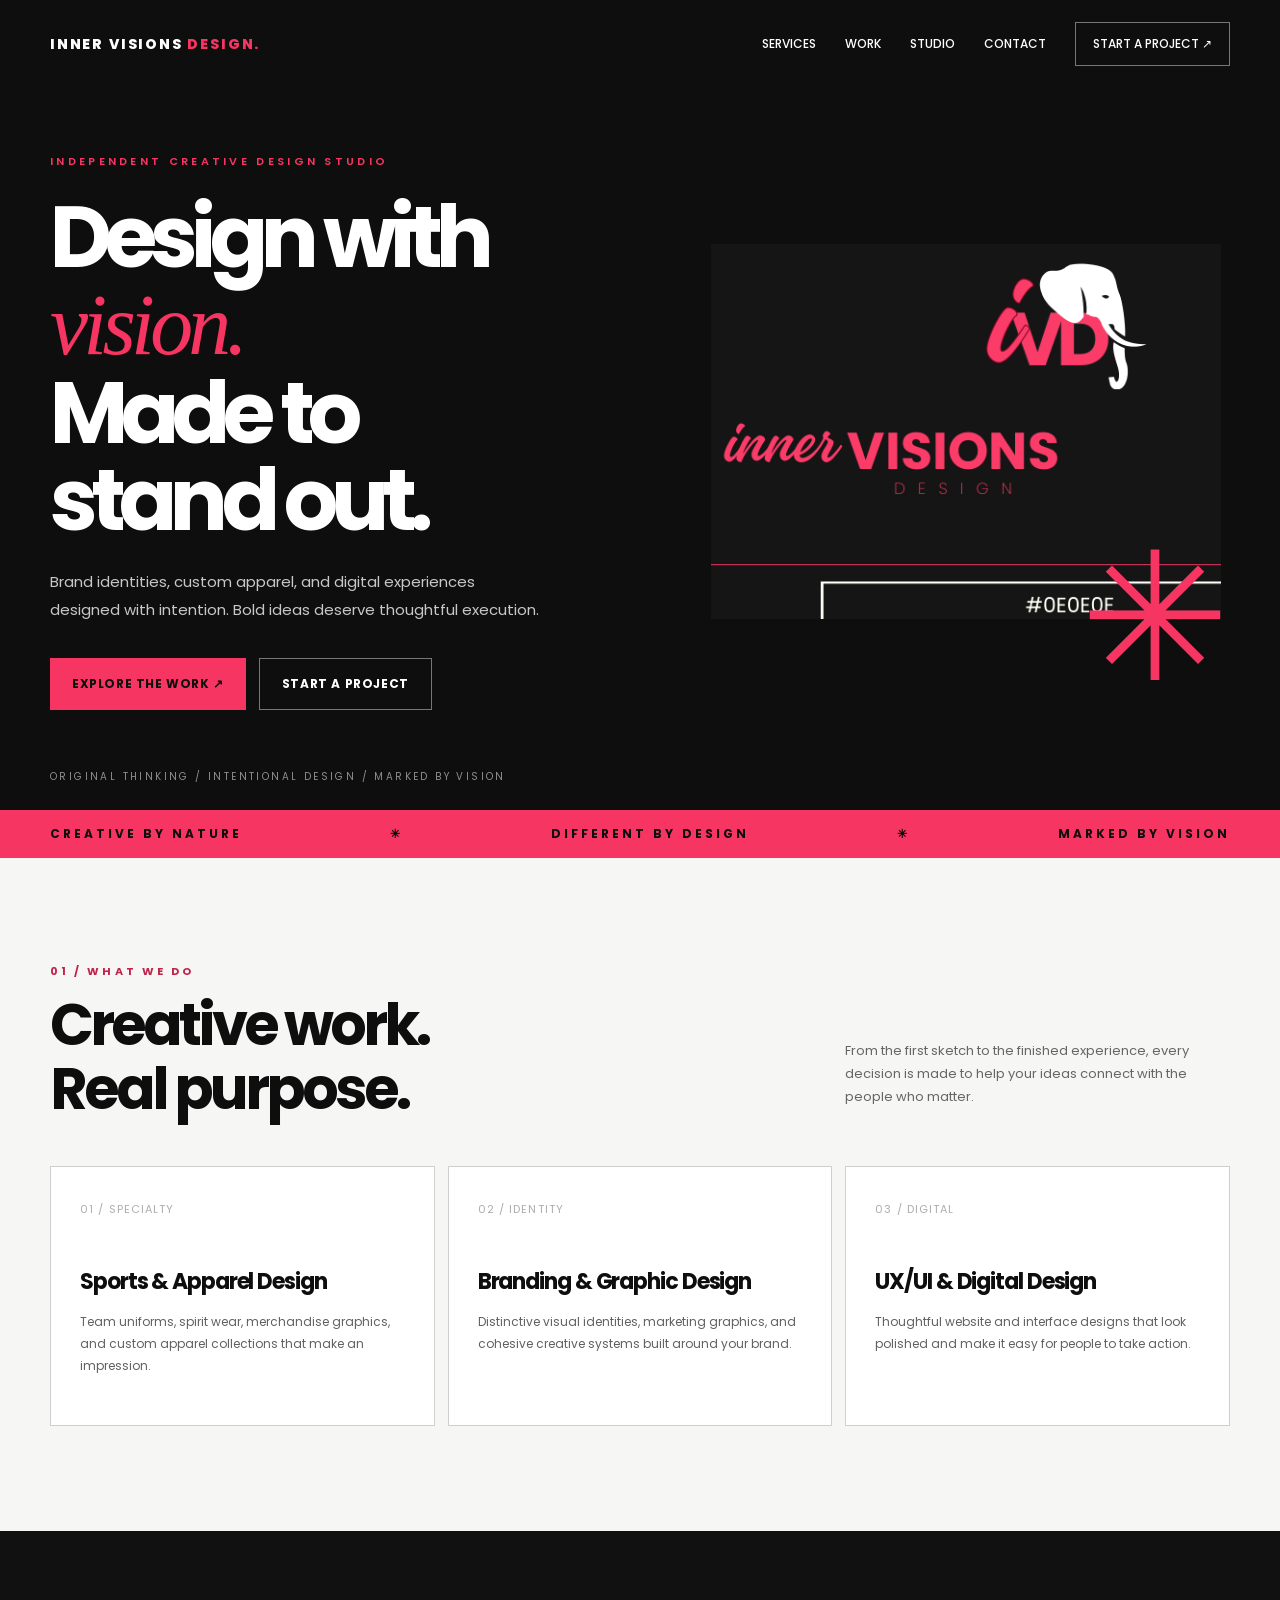
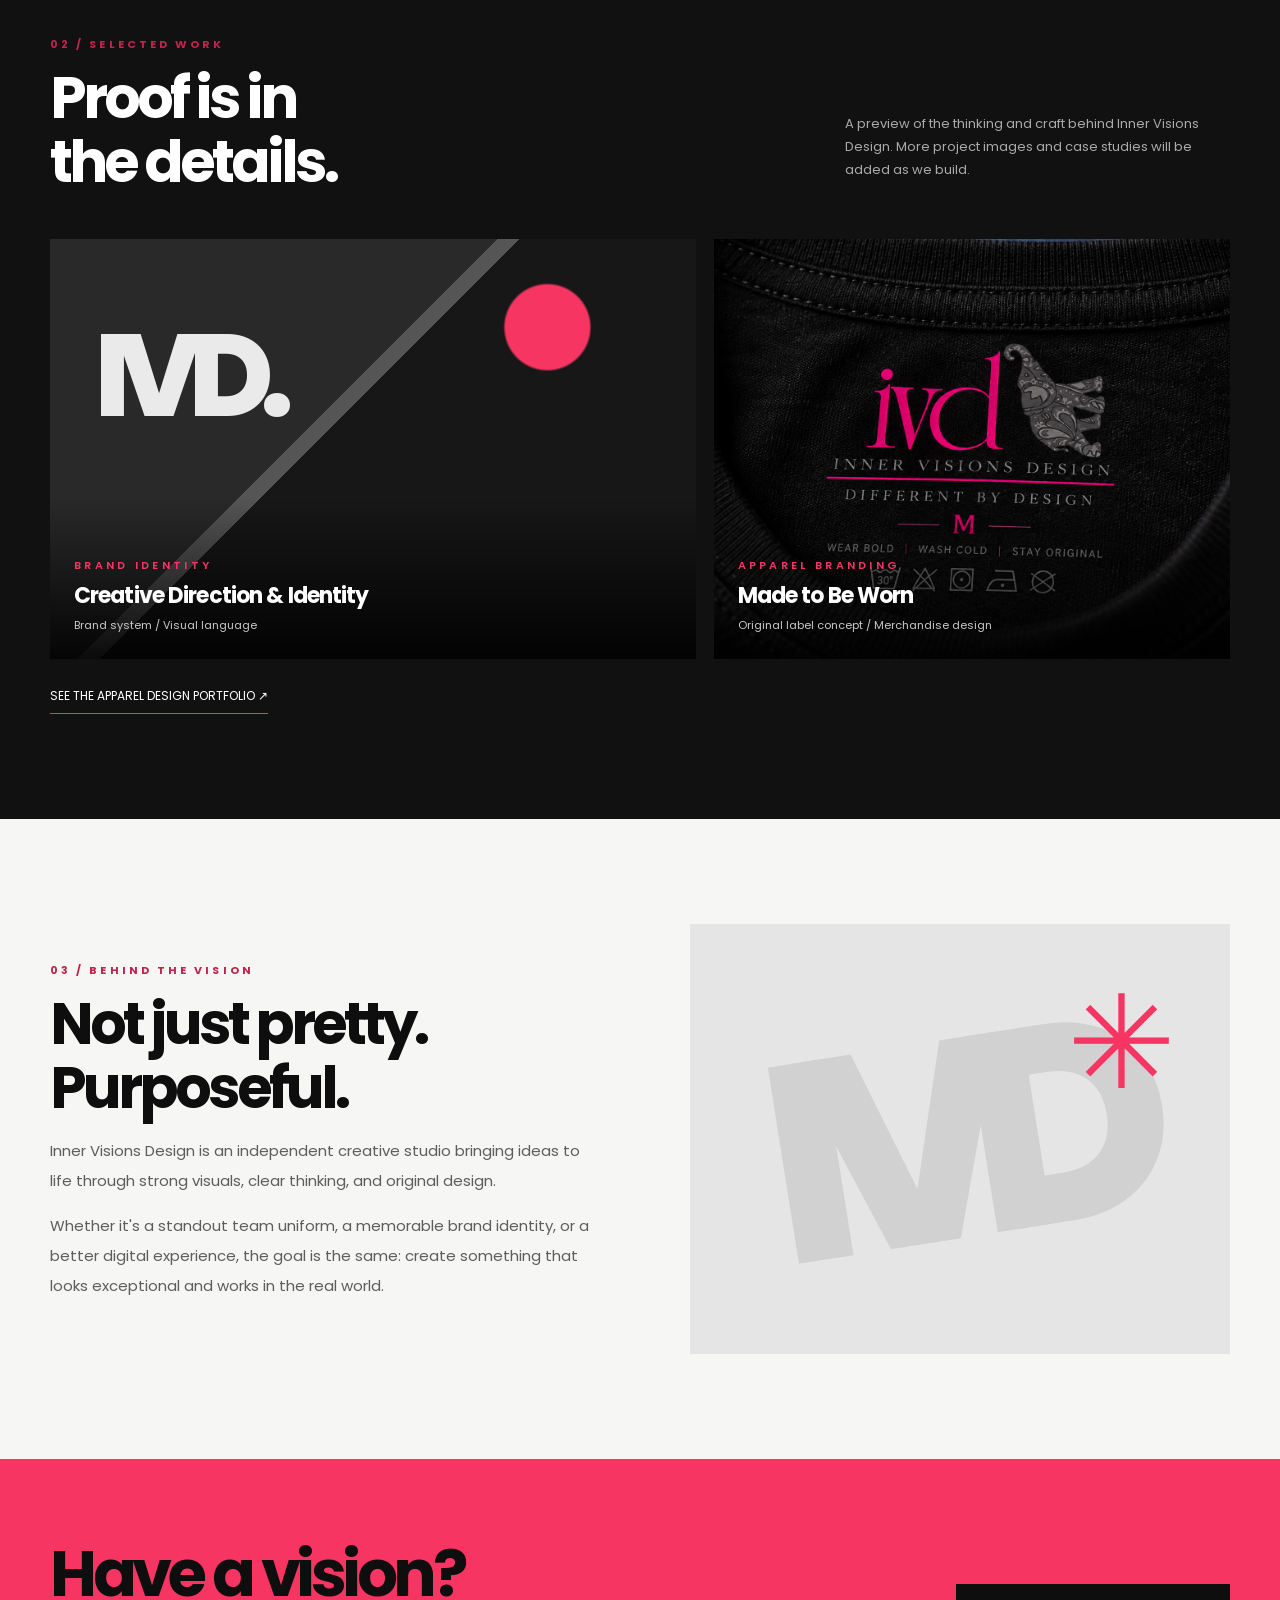
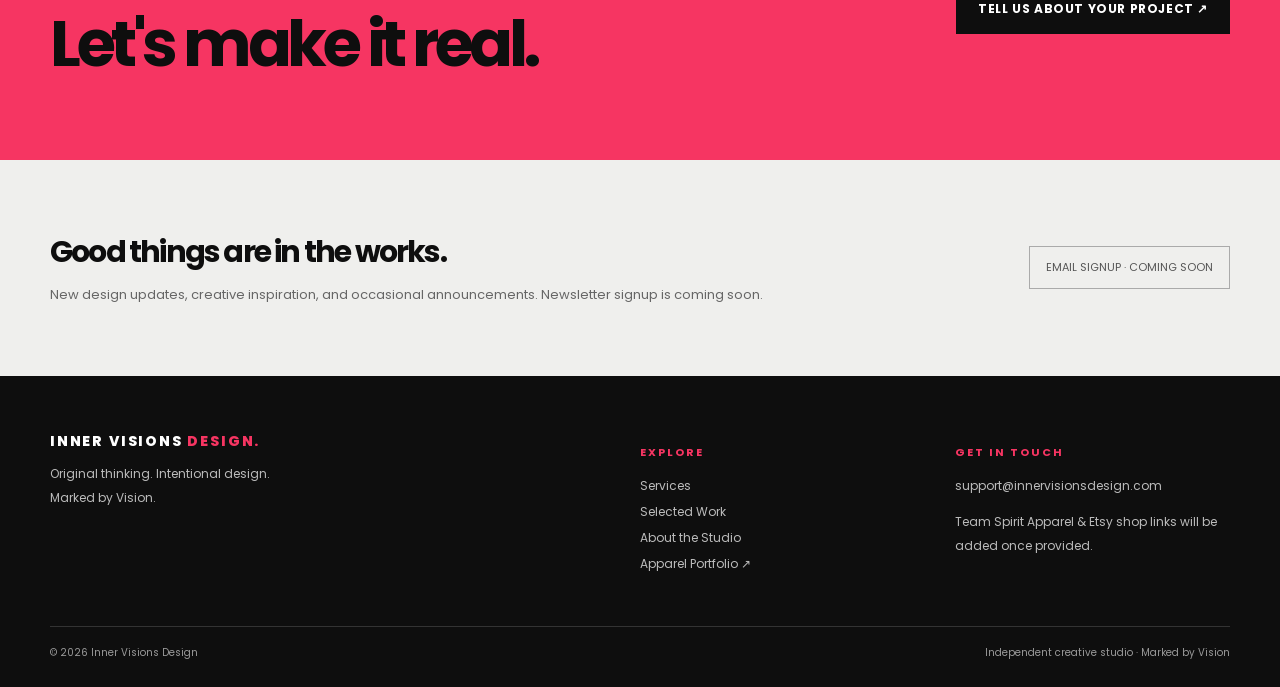
==== index.html @ 2ec9549a "Add IVD editable homepage files" ====
<!doctype html>
<html lang="en">
<head>
<meta charset="utf-8"><meta name="viewport" content="width=device-width,initial-scale=1">
<meta name="description" content="Inner Visions Design creates purposeful apparel, visual identities and digital design. Explore our work or start your next project.">
<title>Inner Visions Design | Marked by Vision</title>
<link rel="preconnect" href="https://fonts.googleapis.com"><link rel="preconnect" href="https://fonts.gstatic.com" crossorigin>
<link href="https://fonts.googleapis.com/css2?family=Poppins:wght@400;500;600;700;800&display=swap" rel="stylesheet">
<style>
:root{--ink:#0e0e0e;--pink:#f63562;--paper:#f6f6f4;--light:#e5e5e5;--gray:#797979}*{box-sizing:border-box}html{scroll-behavior:smooth}body{margin:0;background:var(--paper);color:var(--ink);font-family:Poppins,Arial,sans-serif}a{color:inherit;text-decoration:none}button,input{font:inherit}button{cursor:pointer}.container{width:min(1180px,calc(100% - 48px));margin:auto}.top{background:var(--ink);color:white}.nav{display:flex;align-items:center;justify-content:space-between;padding:22px 0;gap:22px}.brand{font-weight:800;font-size:14px;letter-spacing:.13em;line-height:1.2}.brand span{color:var(--pink)}.navlinks{display:flex;align-items:center;gap:29px;font-size:12px;font-weight:500}.navlinks a:hover,.footer a:hover{color:var(--pink)}.outline{border:1px solid #777;padding:12px 17px;white-space:nowrap}.outline:hover{border-color:var(--pink)}.hero{display:grid;grid-template-columns:1fr .86fr;align-items:center;min-height:650px;gap:40px;padding:65px 0 100px;position:relative}.eyebrow{letter-spacing:.3em;text-transform:uppercase;font-size:11px;font-weight:600;color:var(--pink)}.hero h1{font-size:clamp(52px,6.7vw,100px);letter-spacing:-.08em;line-height:1.02;font-weight:700;margin:24px 0 23px}.hero h1 em{color:var(--pink);font-family:Georgia,serif;font-weight:400;letter-spacing:-.055em}.hero p{max-width:490px;color:#c8c8c8;font-size:15px;line-height:1.9}.buttons{display:flex;gap:13px;flex-wrap:wrap;margin-top:33px}.btn{padding:16px 22px;font-size:12px;font-weight:700;letter-spacing:.05em;display:inline-flex;align-items:center;justify-content:center;min-height:48px}.btn-primary{background:var(--pink);color:#0e0e0e}.btn-primary:hover{background:#ff6989}.btn-secondary{border:1px solid #777;color:white}.hero-art{position:relative;display:flex;align-items:center;justify-content:center;min-height:420px}.hero-art:after{content:'✳';color:var(--pink);font-size:clamp(80px,14vw,190px);position:absolute;bottom:-66px;right:0;font-weight:100;line-height:1}.hero-art img{width:100%;max-width:510px;mix-blend-mode:screen;filter:contrast(1.05)}.hero-tag{font-size:10px;letter-spacing:.24em;color:#8f8f8f;position:absolute;bottom:25px;left:0}.marquee{background:var(--pink);padding:15px 0;overflow:hidden}.marquee .container{font-size:12px;font-weight:700;letter-spacing:.25em;display:flex;justify-content:space-between;gap:24px;white-space:nowrap}.section{padding:105px 0}.section-head{display:flex;justify-content:space-between;align-items:end;gap:30px;margin-bottom:44px}.label{font-size:11px;font-weight:700;letter-spacing:.28em;color:#bf244b;text-transform:uppercase}.section h2{font-size:clamp(36px,4.5vw,64px);letter-spacing:-.07em;line-height:1.12;margin:13px 0 0}.section-head p{font-size:13px;line-height:1.8;max-width:385px;color:#666}.services{display:grid;grid-template-columns:repeat(3,1fr);gap:13px}.service{border:1px solid #cfcfcd;padding:34px 29px 40px;min-height:260px;background:#fff;display:flex;flex-direction:column}.service .num{font-size:11px;color:#adadad;letter-spacing:.1em}.service h3{font-size:22px;line-height:1.26;letter-spacing:-.05em;margin:50px 0 15px}.service p{font-size:12px;line-height:1.85;color:#616161;margin:0}.work{background:#111;color:#fff}.work .section-head p{color:#aaa}.workgrid{display:grid;grid-template-columns:1.25fr 1fr;gap:18px}.project{display:block;position:relative;background:#252525;min-height:330px;overflow:hidden}.project img{width:100%;height:100%;object-fit:cover;display:block}.project .copy{position:absolute;inset:auto 0 0 0;padding:60px 24px 25px;background:linear-gradient(transparent,rgba(0,0,0,.88))}.project h3{margin:5px 0;font-size:22px;letter-spacing:-.04em}.project p{margin:0;font-size:11px;color:#c9c9c9}.project--abstract{background:radial-gradient(circle at 77% 21%,#f63562 0 7%,transparent 7.4%),linear-gradient(135deg,#292929 0 42%,#555 42% 44%,#171717 44%);min-height:330px}.project--abstract .big-mark{font-size:clamp(60px,9vw,150px);font-weight:800;letter-spacing:-.12em;position:absolute;top:12%;left:7%;color:#eaeaea}.project--label{background:#0e0e0e;min-height:420px}.project--label img{object-fit:cover;object-position:center}.worklink{display:inline-block;margin-top:28px;border-bottom:1px solid var(--pink);padding-bottom:8px;font-size:12px}.about{display:grid;grid-template-columns:1fr 1fr;gap:100px;align-items:center}.about p{font-size:15px;color:#5d5d5d;line-height:2}.about-visual{background:#e5e5e5;min-height:430px;position:relative;overflow:hidden;display:grid;place-items:center}.about-visual:before{content:'IVD';font-weight:800;font-size:clamp(140px,22vw,310px);letter-spacing:-.17em;color:#d1d1d1;transform:rotate(-9deg) translateX(-4%)}.about-visual:after{content:'✳';position:absolute;color:var(--pink);font-size:130px;top:5%;right:10%}.cta{background:var(--pink);padding:80px 0}.cta-inner{display:flex;align-items:center;justify-content:space-between;gap:30px}.cta h2{font-size:clamp(39px,5vw,73px);letter-spacing:-.07em;line-height:1.1;max-width:750px;margin:0}.cta .btn{background:var(--ink);color:#fff;white-space:nowrap}.newsletter{padding:70px 0;background:#efefed}.newsletter .container{display:flex;align-items:center;justify-content:space-between;gap:30px}.newsletter h2{margin:0 0 8px;font-size:30px;letter-spacing:-.06em}.newsletter p{font-size:13px;color:#666;margin:0;line-height:1.8}.smallnote{border:1px solid #aaa;font-size:11px;padding:12px 16px;color:#555}.footer{background:#0e0e0e;color:#fff;padding:57px 0 26px}.footer-grid{display:grid;grid-template-columns:2fr 1fr 1fr;gap:40px}.footer p,.footer a{font-size:12px;color:#bbb;line-height:2}.footer h3{font-size:11px;text-transform:uppercase;letter-spacing:.18em;color:var(--pink)}.footer-bottom{border-top:1px solid #333;margin-top:50px;padding-top:18px;font-size:10px;color:#999;display:flex;justify-content:space-between;gap:12px}.mobile-toggle{display:none;background:none;border:0;color:white;font-size:27px}@media(max-width:800px){.navlinks{display:none;position:absolute;z-index:5;top:67px;left:0;right:0;background:#222;padding:22px 24px;flex-direction:column;align-items:flex-start}.navlinks.open{display:flex}.mobile-toggle{display:block}.nav{position:relative}.hero{grid-template-columns:1fr;padding:50px 0 75px;gap:10px;min-height:unset}.hero-art{min-height:280px}.hero-art img{max-width:410px}.hero-art:after{font-size:100px;bottom:-30px}.hero-tag{display:none}.services{grid-template-columns:1fr}.service{min-height:unset}.service h3{margin-top:25px}.section-head{display:block}.section{padding:70px 0}.workgrid,.about{grid-template-columns:1fr;gap:18px}.about-visual{min-height:280px}.cta-inner,.newsletter .container{display:block}.cta .btn{margin-top:30px}.footer-grid{grid-template-columns:1fr 1fr}.footer-grid>div:first-child{grid-column:1/-1}.marquee .container{font-size:10px;letter-spacing:.1em}}@media(max-width:440px){.container{width:calc(100% - 34px)}.footer-grid{grid-template-columns:1fr}.hero h1{font-size:54px}.project{min-height:260px}.project--label{min-height:300px}}
</style>
</head>
<body>
<div class="top" id="home"><div class="container"><header class="nav"><a class="brand" href="#home" aria-label="Inner Visions Design home">INNER VISIONS <span>DESIGN.</span></a><button class="mobile-toggle" aria-label="Toggle navigation" aria-expanded="false" onclick="const l=document.getElementById('navlinks');const isOpen=l.classList.toggle('open');this.setAttribute('aria-expanded',isOpen)">☰</button><nav class="navlinks" id="navlinks"><a href="#services">SERVICES</a><a href="#work">WORK</a><a href="#studio">STUDIO</a><a href="#contact">CONTACT</a><a class="outline" href="mailto:support@innervisionsdesign.com?subject=Project%20Inquiry">START A PROJECT ↗</a></nav></header>
<main><section class="hero"><div><div class="eyebrow" data-field="eyebrow">Independent Creative Design Studio</div><h1><span data-field="hero_line1">Design with</span><br><em data-field="hero_accent">vision.</em><br><span data-field="hero_line3">Made to</span><br><span data-field="hero_line4">stand out.</span></h1><p data-field="hero_description">Brand identities, custom apparel, and digital experiences designed with intention. Bold ideas deserve thoughtful execution.</p><div class="buttons"><a class="btn btn-primary" href="#work">EXPLORE THE WORK ↗</a><a class="btn btn-secondary" href="mailto:support@innervisionsdesign.com?subject=Let's%20Start%20a%20Project">START A PROJECT</a></div></div><div class="hero-art"><img data-image="hero_image" src="assets/ivd-logo-board.png" alt="Inner Visions Design elephant branding"></div><span class="hero-tag">ORIGINAL THINKING / INTENTIONAL DESIGN / MARKED BY VISION</span></section></main></div></div>
<div class="marquee"><div class="container"><span>CREATIVE BY NATURE</span><span>✳</span><span>DIFFERENT BY DESIGN</span><span>✳</span><span>MARKED BY VISION</span></div></div>
<section class="section" id="services"><div class="container"><div class="section-head"><div><div class="label">01 / What we do</div><h2><span data-field="services_heading1">Creative work.</span><br><span data-field="services_heading2">Real purpose.</span></h2></div><p>From the first sketch to the finished experience, every decision is made to help your ideas connect with the people who matter.</p></div><div class="services"><article class="service"><div class="num">01 / SPECIALTY</div><h3 data-field="service1_title">Sports &amp; Apparel Design</h3><p data-field="service1_description">Team uniforms, spirit wear, merchandise graphics, and custom apparel collections that make an impression.</p></article><article class="service"><div class="num">02 / IDENTITY</div><h3 data-field="service2_title">Branding &amp; Graphic Design</h3><p data-field="service2_description">Distinctive visual identities, marketing graphics, and cohesive creative systems built around your brand.</p></article><article class="service"><div class="num">03 / DIGITAL</div><h3 data-field="service3_title">UX/UI &amp; Digital Design</h3><p data-field="service3_description">Thoughtful website and interface designs that look polished and make it easy for people to take action.</p></article></div></div></section>
<section class="section work" id="work"><div class="container"><div class="section-head"><div><div class="label">02 / Selected work</div><h2><span data-field="work_heading1">Proof is in</span><br><span data-field="work_heading2">the details.</span></h2></div><p>A preview of the thinking and craft behind Inner Visions Design. More project images and case studies will be added as we build.</p></div><div class="workgrid"><div class="project project--abstract"><div class="big-mark">IVD.</div><div class="copy"><div class="eyebrow">Brand identity</div><h3 data-field="project1_title">Creative Direction &amp; Identity</h3><p>Brand system / Visual language</p></div></div><div class="project project--label"><img data-image="project2_image" src="assets/ivd-apparel-label.png" alt="Inner Visions Design apparel label concept"><div class="copy"><div class="eyebrow">Apparel branding</div><h3 data-field="project2_title">Made to Be Worn</h3><p>Original label concept / Merchandise design</p></div></div></div><a class="worklink" data-link="portfolio_url" href="https://jillszczeblewski.com" target="_blank" rel="noopener noreferrer">SEE THE APPAREL DESIGN PORTFOLIO ↗</a></div></section>
<section class="section" id="studio"><div class="container about"><div><div class="label">03 / Behind the vision</div><h2><span data-field="about_heading1">Not just pretty.</span><br><span data-field="about_heading2">Purposeful.</span></h2><p data-field="about_paragraph1">Inner Visions Design is an independent creative studio bringing ideas to life through strong visuals, clear thinking, and original design.</p><p data-field="about_paragraph2">Whether it's a standout team uniform, a memorable brand identity, or a better digital experience, the goal is the same: create something that looks exceptional and works in the real world.</p></div><div class="about-visual" role="img" aria-label="Large abstract IVD lettering and pink starburst"></div></div></section>
<section class="cta" id="contact"><div class="container cta-inner"><h2><span data-field="cta_heading1">Have a vision?</span><br><span data-field="cta_heading2">Let's make it real.</span></h2><a class="btn" href="mailto:support@innervisionsdesign.com?subject=New%20Project%20Inquiry&body=Hello%20Inner%20Visions%20Design%2C%0A%0AI'm%20interested%20in%3A%0AProject%20details%3A%0ATimeline%3A%0A">TELL US ABOUT YOUR PROJECT ↗</a></div></section>
<section class="newsletter"><div class="container"><div><h2>Good things are in the works.</h2><p>New design updates, creative inspiration, and occasional announcements. Newsletter signup is coming soon.</p></div><span class="smallnote">EMAIL SIGNUP · COMING SOON</span></div></section>
<footer class="footer"><div class="container"><div class="footer-grid"><div><div class="brand">INNER VISIONS <span>DESIGN.</span></div><p>Original thinking. Intentional design.<br>Marked by Vision.</p></div><div><h3>Explore</h3><a href="#services">Services</a><br><a href="#work">Selected Work</a><br><a href="#studio">About the Studio</a><br><a data-link="portfolio_url" href="https://jillszczeblewski.com" target="_blank" rel="noopener noreferrer">Apparel Portfolio ↗</a></div><div><h3>Get in touch</h3><a href="mailto:support@innervisionsdesign.com">support@innervisionsdesign.com</a><p>Team Spirit Apparel & Etsy shop links will be added once provided.</p></div></div><div class="footer-bottom"><span>© <span id="year"></span> Inner Visions Design</span><span>Independent creative studio · Marked by Vision</span></div></div></footer>
<script src="assets/editable-content.js" defer></script>
<script>document.getElementById('year').textContent=new Date().getFullYear();document.querySelectorAll('#navlinks a').forEach(a=>a.addEventListener('click',()=>{document.getElementById('navlinks').classList.remove('open');document.querySelector('.mobile-toggle').setAttribute('aria-expanded','false')}))</script>
</body></html>
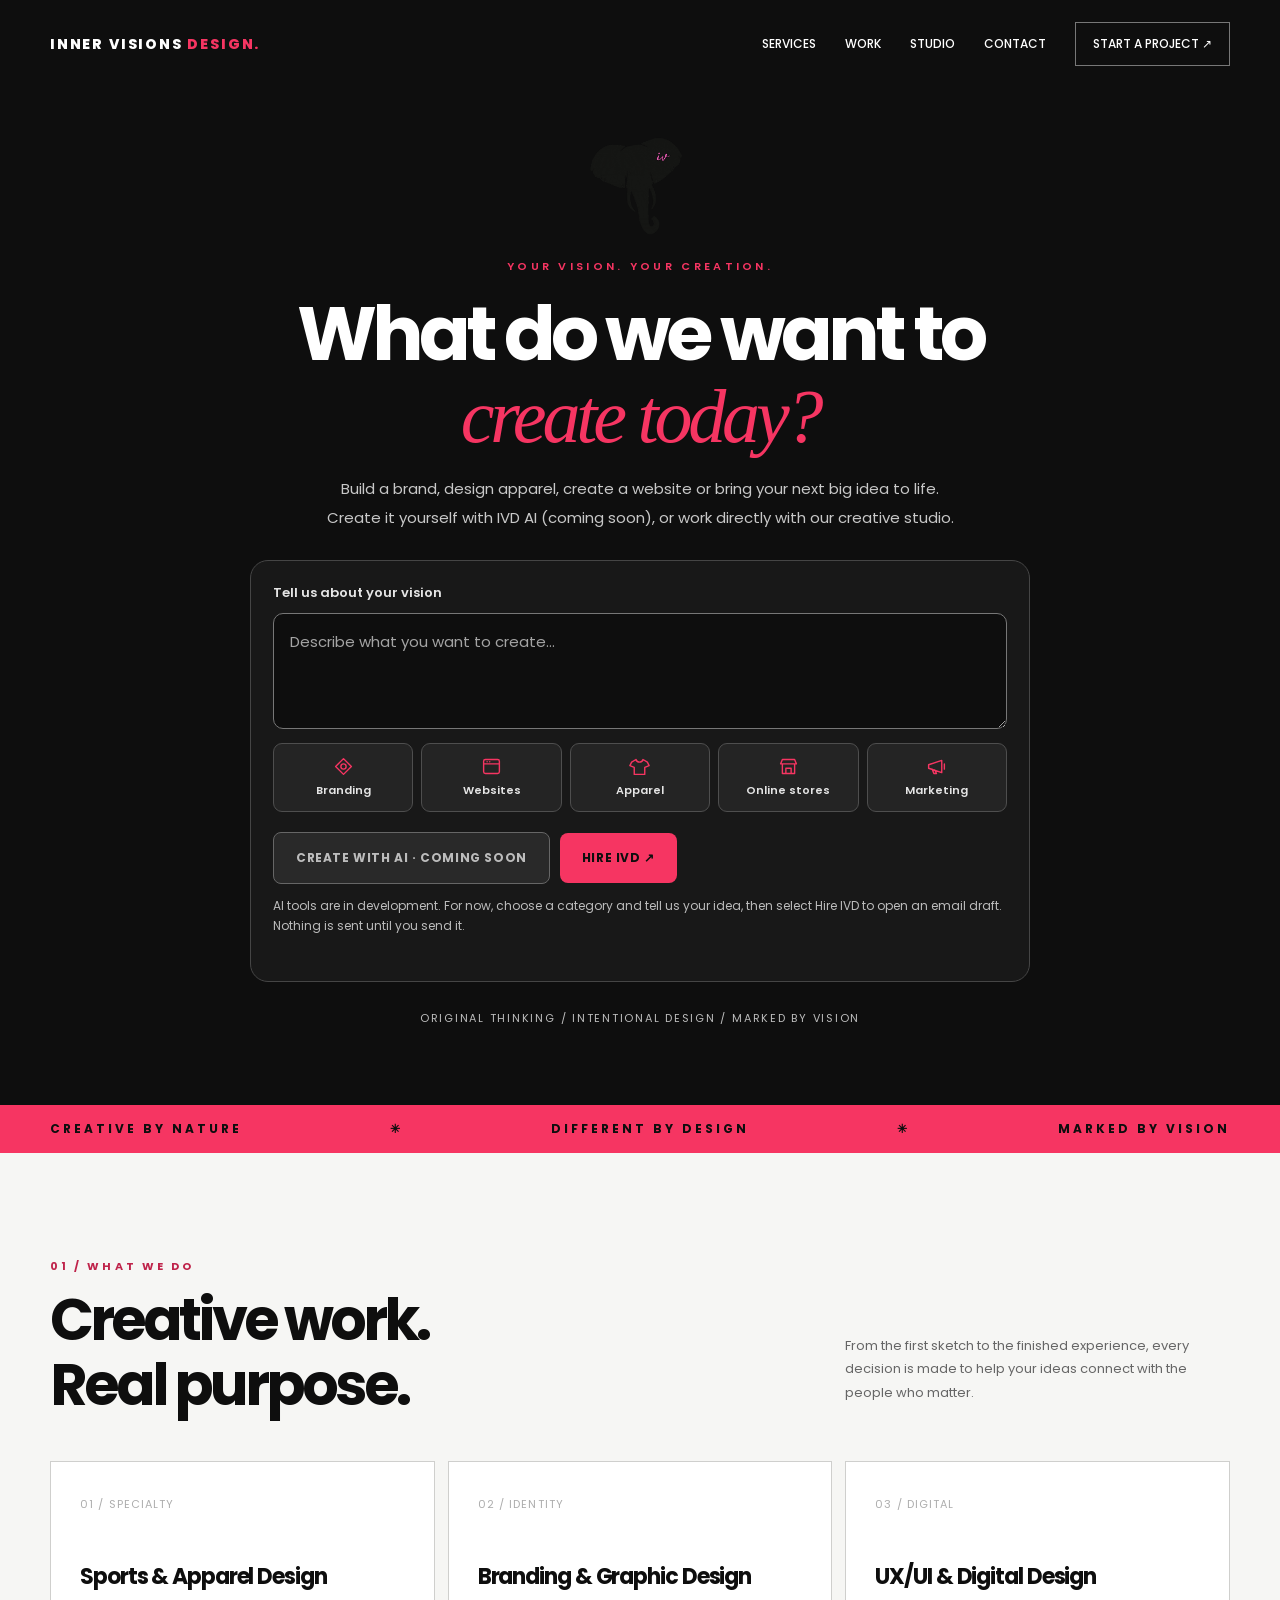
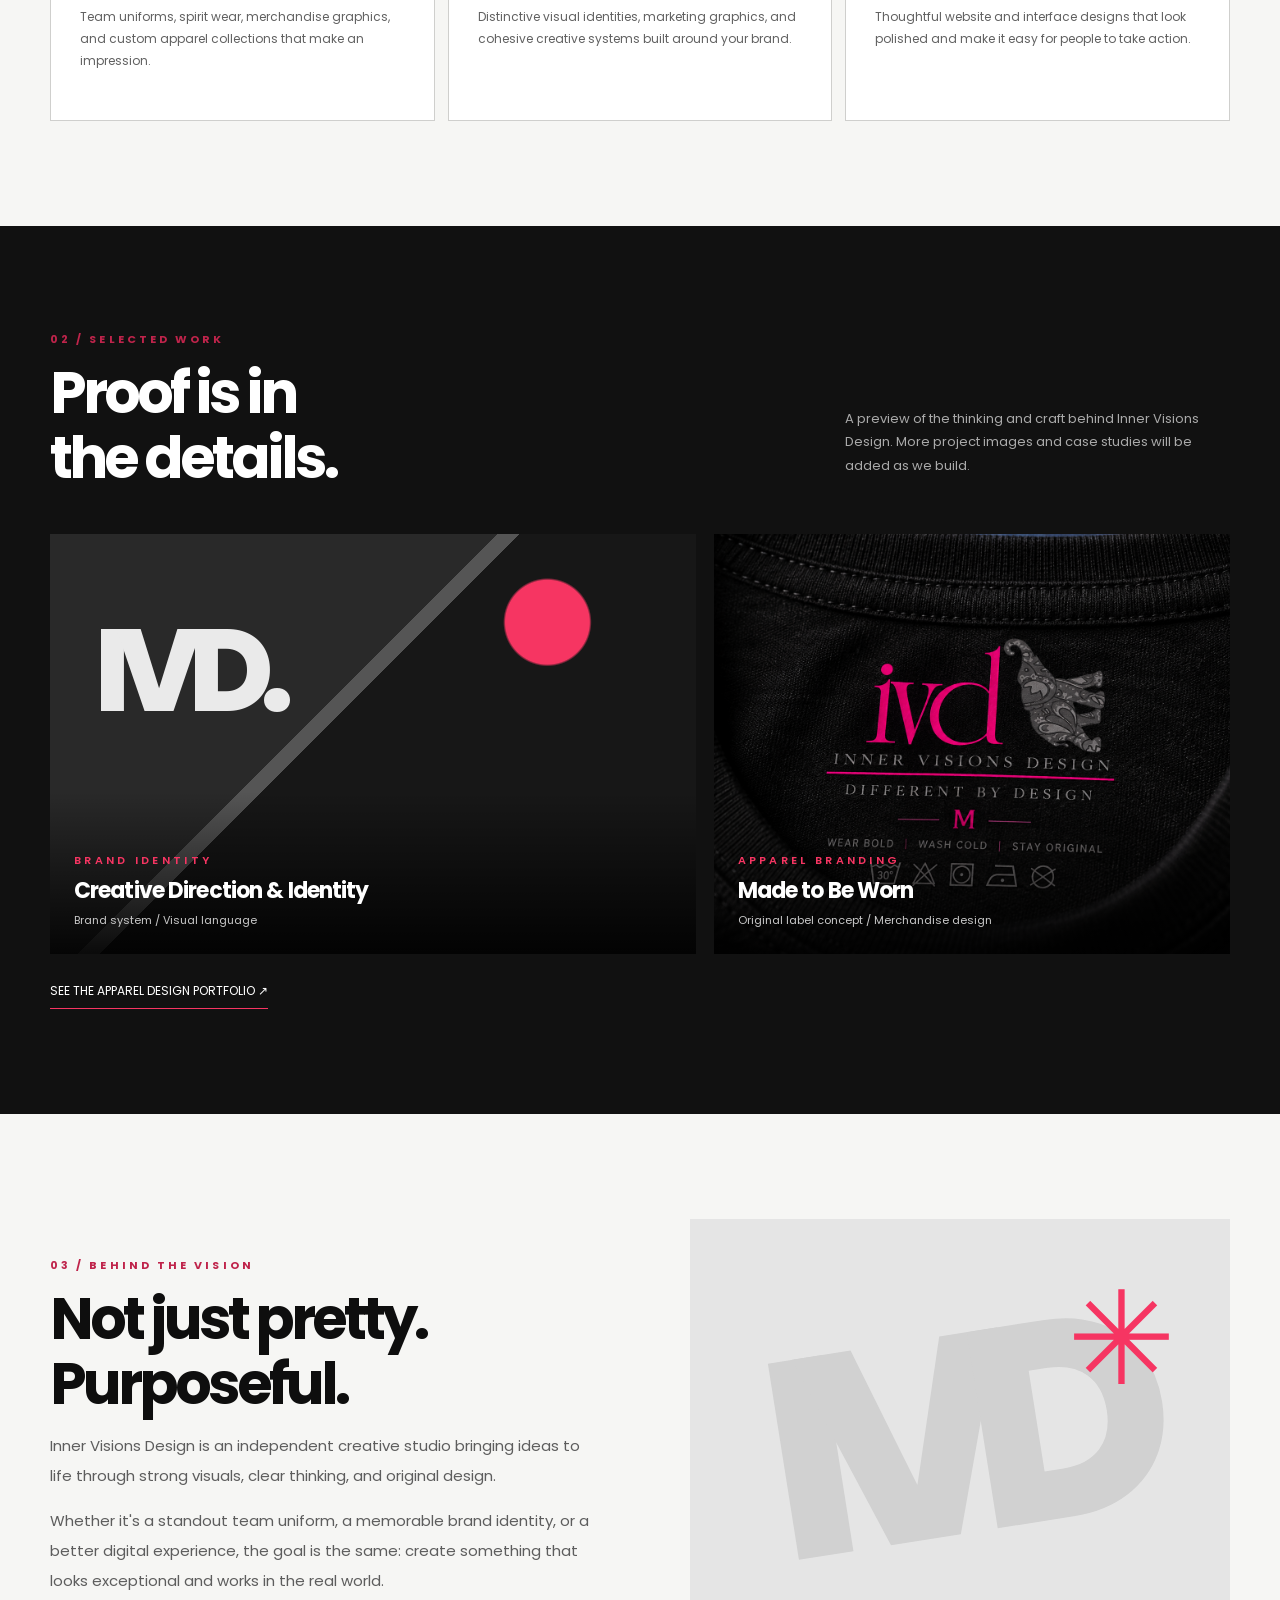
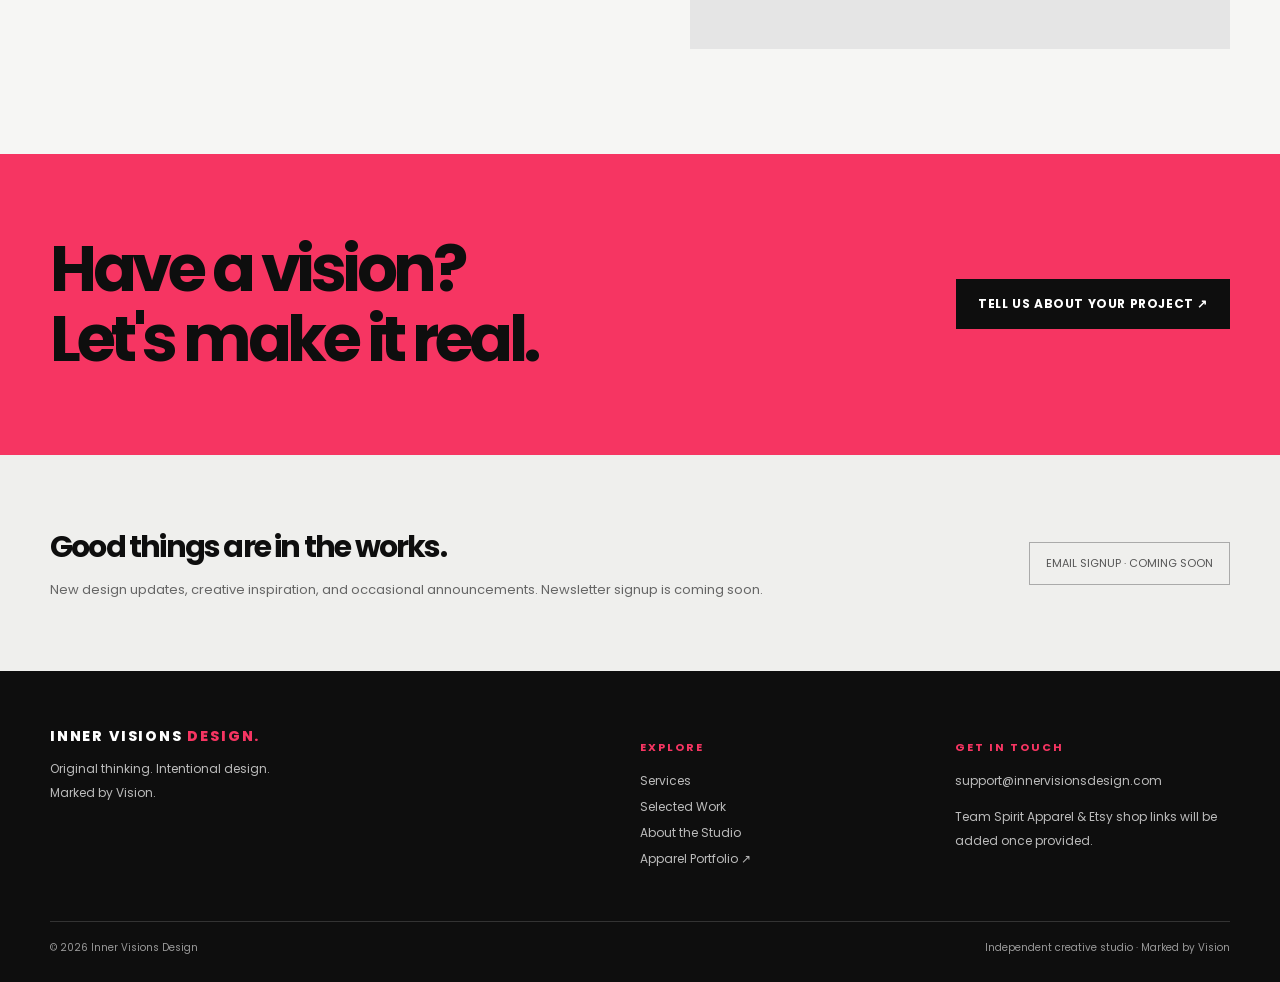
==== commit d55c7660: "Update homepage with IVD Creative Studio" ====
--- a/index.html
+++ b/index.html
@@ -8,11 +8,27 @@
 <link href="https://fonts.googleapis.com/css2?family=Poppins:wght@400;500;600;700;800&display=swap" rel="stylesheet">
 <style>
 :root{--ink:#0e0e0e;--pink:#f63562;--paper:#f6f6f4;--light:#e5e5e5;--gray:#797979}*{box-sizing:border-box}html{scroll-behavior:smooth}body{margin:0;background:var(--paper);color:var(--ink);font-family:Poppins,Arial,sans-serif}a{color:inherit;text-decoration:none}button,input{font:inherit}button{cursor:pointer}.container{width:min(1180px,calc(100% - 48px));margin:auto}.top{background:var(--ink);color:white}.nav{display:flex;align-items:center;justify-content:space-between;padding:22px 0;gap:22px}.brand{font-weight:800;font-size:14px;letter-spacing:.13em;line-height:1.2}.brand span{color:var(--pink)}.navlinks{display:flex;align-items:center;gap:29px;font-size:12px;font-weight:500}.navlinks a:hover,.footer a:hover{color:var(--pink)}.outline{border:1px solid #777;padding:12px 17px;white-space:nowrap}.outline:hover{border-color:var(--pink)}.hero{display:grid;grid-template-columns:1fr .86fr;align-items:center;min-height:650px;gap:40px;padding:65px 0 100px;position:relative}.eyebrow{letter-spacing:.3em;text-transform:uppercase;font-size:11px;font-weight:600;color:var(--pink)}.hero h1{font-size:clamp(52px,6.7vw,100px);letter-spacing:-.08em;line-height:1.02;font-weight:700;margin:24px 0 23px}.hero h1 em{color:var(--pink);font-family:Georgia,serif;font-weight:400;letter-spacing:-.055em}.hero p{max-width:490px;color:#c8c8c8;font-size:15px;line-height:1.9}.buttons{display:flex;gap:13px;flex-wrap:wrap;margin-top:33px}.btn{padding:16px 22px;font-size:12px;font-weight:700;letter-spacing:.05em;display:inline-flex;align-items:center;justify-content:center;min-height:48px}.btn-primary{background:var(--pink);color:#0e0e0e}.btn-primary:hover{background:#ff6989}.btn-secondary{border:1px solid #777;color:white}.hero-art{position:relative;display:flex;align-items:center;justify-content:center;min-height:420px}.hero-art:after{content:'✳';color:var(--pink);font-size:clamp(80px,14vw,190px);position:absolute;bottom:-66px;right:0;font-weight:100;line-height:1}.hero-art img{width:100%;max-width:510px;mix-blend-mode:screen;filter:contrast(1.05)}.hero-tag{font-size:10px;letter-spacing:.24em;color:#8f8f8f;position:absolute;bottom:25px;left:0}.marquee{background:var(--pink);padding:15px 0;overflow:hidden}.marquee .container{font-size:12px;font-weight:700;letter-spacing:.25em;display:flex;justify-content:space-between;gap:24px;white-space:nowrap}.section{padding:105px 0}.section-head{display:flex;justify-content:space-between;align-items:end;gap:30px;margin-bottom:44px}.label{font-size:11px;font-weight:700;letter-spacing:.28em;color:#bf244b;text-transform:uppercase}.section h2{font-size:clamp(36px,4.5vw,64px);letter-spacing:-.07em;line-height:1.12;margin:13px 0 0}.section-head p{font-size:13px;line-height:1.8;max-width:385px;color:#666}.services{display:grid;grid-template-columns:repeat(3,1fr);gap:13px}.service{border:1px solid #cfcfcd;padding:34px 29px 40px;min-height:260px;background:#fff;display:flex;flex-direction:column}.service .num{font-size:11px;color:#adadad;letter-spacing:.1em}.service h3{font-size:22px;line-height:1.26;letter-spacing:-.05em;margin:50px 0 15px}.service p{font-size:12px;line-height:1.85;color:#616161;margin:0}.work{background:#111;color:#fff}.work .section-head p{color:#aaa}.workgrid{display:grid;grid-template-columns:1.25fr 1fr;gap:18px}.project{display:block;position:relative;background:#252525;min-height:330px;overflow:hidden}.project img{width:100%;height:100%;object-fit:cover;display:block}.project .copy{position:absolute;inset:auto 0 0 0;padding:60px 24px 25px;background:linear-gradient(transparent,rgba(0,0,0,.88))}.project h3{margin:5px 0;font-size:22px;letter-spacing:-.04em}.project p{margin:0;font-size:11px;color:#c9c9c9}.project--abstract{background:radial-gradient(circle at 77% 21%,#f63562 0 7%,transparent 7.4%),linear-gradient(135deg,#292929 0 42%,#555 42% 44%,#171717 44%);min-height:330px}.project--abstract .big-mark{font-size:clamp(60px,9vw,150px);font-weight:800;letter-spacing:-.12em;position:absolute;top:12%;left:7%;color:#eaeaea}.project--label{background:#0e0e0e;min-height:420px}.project--label img{object-fit:cover;object-position:center}.worklink{display:inline-block;margin-top:28px;border-bottom:1px solid var(--pink);padding-bottom:8px;font-size:12px}.about{display:grid;grid-template-columns:1fr 1fr;gap:100px;align-items:center}.about p{font-size:15px;color:#5d5d5d;line-height:2}.about-visual{background:#e5e5e5;min-height:430px;position:relative;overflow:hidden;display:grid;place-items:center}.about-visual:before{content:'IVD';font-weight:800;font-size:clamp(140px,22vw,310px);letter-spacing:-.17em;color:#d1d1d1;transform:rotate(-9deg) translateX(-4%)}.about-visual:after{content:'✳';position:absolute;color:var(--pink);font-size:130px;top:5%;right:10%}.cta{background:var(--pink);padding:80px 0}.cta-inner{display:flex;align-items:center;justify-content:space-between;gap:30px}.cta h2{font-size:clamp(39px,5vw,73px);letter-spacing:-.07em;line-height:1.1;max-width:750px;margin:0}.cta .btn{background:var(--ink);color:#fff;white-space:nowrap}.newsletter{padding:70px 0;background:#efefed}.newsletter .container{display:flex;align-items:center;justify-content:space-between;gap:30px}.newsletter h2{margin:0 0 8px;font-size:30px;letter-spacing:-.06em}.newsletter p{font-size:13px;color:#666;margin:0;line-height:1.8}.smallnote{border:1px solid #aaa;font-size:11px;padding:12px 16px;color:#555}.footer{background:#0e0e0e;color:#fff;padding:57px 0 26px}.footer-grid{display:grid;grid-template-columns:2fr 1fr 1fr;gap:40px}.footer p,.footer a{font-size:12px;color:#bbb;line-height:2}.footer h3{font-size:11px;text-transform:uppercase;letter-spacing:.18em;color:var(--pink)}.footer-bottom{border-top:1px solid #333;margin-top:50px;padding-top:18px;font-size:10px;color:#999;display:flex;justify-content:space-between;gap:12px}.mobile-toggle{display:none;background:none;border:0;color:white;font-size:27px}@media(max-width:800px){.navlinks{display:none;position:absolute;z-index:5;top:67px;left:0;right:0;background:#222;padding:22px 24px;flex-direction:column;align-items:flex-start}.navlinks.open{display:flex}.mobile-toggle{display:block}.nav{position:relative}.hero{grid-template-columns:1fr;padding:50px 0 75px;gap:10px;min-height:unset}.hero-art{min-height:280px}.hero-art img{max-width:410px}.hero-art:after{font-size:100px;bottom:-30px}.hero-tag{display:none}.services{grid-template-columns:1fr}.service{min-height:unset}.service h3{margin-top:25px}.section-head{display:block}.section{padding:70px 0}.workgrid,.about{grid-template-columns:1fr;gap:18px}.about-visual{min-height:280px}.cta-inner,.newsletter .container{display:block}.cta .btn{margin-top:30px}.footer-grid{grid-template-columns:1fr 1fr}.footer-grid>div:first-child{grid-column:1/-1}.marquee .container{font-size:10px;letter-spacing:.1em}}@media(max-width:440px){.container{width:calc(100% - 34px)}.footer-grid{grid-template-columns:1fr}.hero h1{font-size:54px}.project{min-height:260px}.project--label{min-height:300px}}
+
+/* IVD Creative Studio homepage */
+.studio-hero{display:flex;flex-direction:column;text-align:center;gap:0;min-height:0;padding:44px 0 76px;max-width:900px;margin:auto}.studio-logo{width:110px;height:110px;object-fit:contain;margin:0 auto 12px;display:block}.studio-hero h1{font-size:clamp(39px,6vw,76px);line-height:1.08;letter-spacing:-.065em;margin:18px 0}.studio-hero h1 em{display:inline-block}.studio-hero p{max-width:650px;margin:0 auto 28px}.studio-panel{width:100%;max-width:780px;text-align:left;background:#181818;border:1px solid #454545;padding:22px;border-radius:18px}.studio-panel label{display:block;font-size:13px;color:#e5e5e5;font-weight:600;margin-bottom:10px}.studio-panel textarea{display:block;width:100%;min-height:116px;resize:vertical;background:#0e0e0e;color:#fff;border:1px solid #777;border-radius:10px;padding:16px;font:inherit;font-size:15px}.studio-panel textarea:focus,.studio-category:focus-visible,.studio-panel a:focus-visible{outline:2px solid #f63562;outline-offset:3px}.studio-panel textarea::placeholder{color:#a4a4a4}.studio-categories{display:grid;grid-template-columns:repeat(5,minmax(0,1fr));gap:8px;margin:14px 0 20px}.studio-category{background:#242424;border:1px solid #4e4e4e;color:#e5e5e5;border-radius:9px;padding:12px 5px;font-size:11px;font-weight:600;min-height:60px}.studio-category[aria-pressed=true]{border-color:#f63562;background:#351a23;color:#fff}.studio-category svg{width:21px;height:21px;display:block;margin:0 auto 5px;stroke:#f63562;fill:none;stroke-width:1.6;stroke-linecap:round;stroke-linejoin:round}.studio-actions{display:flex;gap:10px;flex-wrap:wrap;align-items:center}.studio-actions .btn{border-radius:8px;min-height:48px}.studio-actions button:disabled{cursor:default;background:#292929;color:#bcbcbc;border:1px solid #666}.studio-hero .studio-note{font-size:12px;line-height:1.65;color:#bcbcbc;margin:12px 0 0;max-width:none}.studio-hero .studio-foot{font-size:11px;letter-spacing:.16em;color:#bcbcbc;margin:26px 0 0}.studio-hero .eyebrow{margin-top:4px}.studio-panel a:hover{border-color:#f63562}.studio-hero .studio-status{margin:9px 0 0;font-size:12px;color:#e5e5e5;min-height:1.2em}@media(max-width:620px){.studio-hero{padding:30px 0 48px}.studio-logo{width:86px;height:86px}.studio-hero h1{font-size:clamp(36px,9vw,54px)}.studio-panel{padding:14px}.studio-categories{grid-template-columns:repeat(2,minmax(0,1fr))}.studio-actions{flex-direction:column;align-items:stretch}.studio-panel textarea{font-size:16px}.studio-hero .studio-foot{font-size:10px}}
 </style>
 </head>
 <body>
 <div class="top" id="home"><div class="container"><header class="nav"><a class="brand" href="#home" aria-label="Inner Visions Design home">INNER VISIONS <span>DESIGN.</span></a><button class="mobile-toggle" aria-label="Toggle navigation" aria-expanded="false" onclick="const l=document.getElementById('navlinks');const isOpen=l.classList.toggle('open');this.setAttribute('aria-expanded',isOpen)">☰</button><nav class="navlinks" id="navlinks"><a href="#services">SERVICES</a><a href="#work">WORK</a><a href="#studio">STUDIO</a><a href="#contact">CONTACT</a><a class="outline" href="mailto:support@innervisionsdesign.com?subject=Project%20Inquiry">START A PROJECT ↗</a></nav></header>
-<main><section class="hero"><div><div class="eyebrow" data-field="eyebrow">Independent Creative Design Studio</div><h1><span data-field="hero_line1">Design with</span><br><em data-field="hero_accent">vision.</em><br><span data-field="hero_line3">Made to</span><br><span data-field="hero_line4">stand out.</span></h1><p data-field="hero_description">Brand identities, custom apparel, and digital experiences designed with intention. Bold ideas deserve thoughtful execution.</p><div class="buttons"><a class="btn btn-primary" href="#work">EXPLORE THE WORK ↗</a><a class="btn btn-secondary" href="mailto:support@innervisionsdesign.com?subject=Let's%20Start%20a%20Project">START A PROJECT</a></div></div><div class="hero-art"><img data-image="hero_image" src="assets/ivd-logo-board.png" alt="Inner Visions Design elephant branding"></div><span class="hero-tag">ORIGINAL THINKING / INTENTIONAL DESIGN / MARKED BY VISION</span></section></main></div></div>
+<main><section class="hero studio-hero" aria-labelledby="studio-title">
+<img class="studio-logo" data-image="studio_logo" src="[data-uri]" alt="Inner Visions Design elephant logo">
+<div class="eyebrow" data-field="studio_eyebrow">Your vision. Your creation.</div>
+<h1 id="studio-title"><span data-field="studio_heading">What do we want to</span><br><em data-field="studio_accent">create today?</em></h1>
+<p data-field="studio_description">Build a brand, design apparel, create a website or bring your next big idea to life. Create it yourself with IVD AI (coming soon), or work directly with our creative studio.</p>
+<div class="studio-panel">
+<label for="studio-idea" data-field="studio_prompt_label">Tell us about your vision</label>
+<textarea id="studio-idea" maxlength="1500" placeholder="Describe what you want to create…" aria-describedby="studio-note"></textarea>
+<div class="studio-categories" role="group" aria-label="Choose a creative category"><button class="studio-category" type="button" data-category="Branding" aria-pressed="false"><svg viewBox="0 0 24 24" aria-hidden="true"><path d="M12 3 21 12 12 21 3 12Z"/><circle cx="12" cy="12" r="3"/></svg><span data-field="studio_category1">Branding</span></button><button class="studio-category" type="button" data-category="Websites" aria-pressed="false"><svg viewBox="0 0 24 24" aria-hidden="true"><rect x="3" y="4" width="18" height="16" rx="2"/><path d="M3 9h18M7 6.5h.01M10 6.5h.01"/></svg><span data-field="studio_category2">Websites</span></button><button class="studio-category" type="button" data-category="Apparel" aria-pressed="false"><svg viewBox="0 0 24 24" aria-hidden="true"><path d="m8 4-5 3-2 4 5 2v8h12v-8l5-2-2-4-5-3c-1 4-7 4-8 0Z"/></svg><span data-field="studio_category3">Apparel</span></button><button class="studio-category" type="button" data-category="Online stores" aria-pressed="false"><svg viewBox="0 0 24 24" aria-hidden="true"><path d="M3 9h18l-2-5H5ZM5 9v11h14V9M9 20v-6h6v6"/></svg><span data-field="studio_category4">Online stores</span></button><button class="studio-category" type="button" data-category="Marketing" aria-pressed="false"><svg viewBox="0 0 24 24" aria-hidden="true"><path d="m3 10 15-5v14L3 14ZM3 10v4M7 15l2 5h3l-2-4M21 9v6"/></svg><span data-field="studio_category5">Marketing</span></button></div>
+<div class="studio-actions"><button class="btn" type="button" disabled data-field="studio_ai_button">CREATE WITH AI · COMING SOON</button><a class="btn btn-primary" id="studio-hire" href="mailto:support@innervisionsdesign.com?subject=New%20Project%20Inquiry" data-field="studio_hire_button">HIRE IVD ↗</a></div>
+<p class="studio-note" id="studio-note" data-field="studio_note">AI tools are in development. For now, choose a category and tell us your idea, then select Hire IVD to open an email draft. Nothing is sent until you send it.</p>
+<p class="studio-status" id="studio-status" aria-live="polite"></p>
+</div><p class="studio-foot" data-field="studio_tagline">ORIGINAL THINKING / INTENTIONAL DESIGN / MARKED BY VISION</p>
+</section></main></div></div>
 <div class="marquee"><div class="container"><span>CREATIVE BY NATURE</span><span>✳</span><span>DIFFERENT BY DESIGN</span><span>✳</span><span>MARKED BY VISION</span></div></div>
 <section class="section" id="services"><div class="container"><div class="section-head"><div><div class="label">01 / What we do</div><h2><span data-field="services_heading1">Creative work.</span><br><span data-field="services_heading2">Real purpose.</span></h2></div><p>From the first sketch to the finished experience, every decision is made to help your ideas connect with the people who matter.</p></div><div class="services"><article class="service"><div class="num">01 / SPECIALTY</div><h3 data-field="service1_title">Sports &amp; Apparel Design</h3><p data-field="service1_description">Team uniforms, spirit wear, merchandise graphics, and custom apparel collections that make an impression.</p></article><article class="service"><div class="num">02 / IDENTITY</div><h3 data-field="service2_title">Branding &amp; Graphic Design</h3><p data-field="service2_description">Distinctive visual identities, marketing graphics, and cohesive creative systems built around your brand.</p></article><article class="service"><div class="num">03 / DIGITAL</div><h3 data-field="service3_title">UX/UI &amp; Digital Design</h3><p data-field="service3_description">Thoughtful website and interface designs that look polished and make it easy for people to take action.</p></article></div></div></section>
 <section class="section work" id="work"><div class="container"><div class="section-head"><div><div class="label">02 / Selected work</div><h2><span data-field="work_heading1">Proof is in</span><br><span data-field="work_heading2">the details.</span></h2></div><p>A preview of the thinking and craft behind Inner Visions Design. More project images and case studies will be added as we build.</p></div><div class="workgrid"><div class="project project--abstract"><div class="big-mark">IVD.</div><div class="copy"><div class="eyebrow">Brand identity</div><h3 data-field="project1_title">Creative Direction &amp; Identity</h3><p>Brand system / Visual language</p></div></div><div class="project project--label"><img data-image="project2_image" src="assets/ivd-apparel-label.png" alt="Inner Visions Design apparel label concept"><div class="copy"><div class="eyebrow">Apparel branding</div><h3 data-field="project2_title">Made to Be Worn</h3><p>Original label concept / Merchandise design</p></div></div></div><a class="worklink" data-link="portfolio_url" href="https://jillszczeblewski.com" target="_blank" rel="noopener noreferrer">SEE THE APPAREL DESIGN PORTFOLIO ↗</a></div></section>
@@ -22,4 +38,7 @@
 <footer class="footer"><div class="container"><div class="footer-grid"><div><div class="brand">INNER VISIONS <span>DESIGN.</span></div><p>Original thinking. Intentional design.<br>Marked by Vision.</p></div><div><h3>Explore</h3><a href="#services">Services</a><br><a href="#work">Selected Work</a><br><a href="#studio">About the Studio</a><br><a data-link="portfolio_url" href="https://jillszczeblewski.com" target="_blank" rel="noopener noreferrer">Apparel Portfolio ↗</a></div><div><h3>Get in touch</h3><a href="mailto:support@innervisionsdesign.com">support@innervisionsdesign.com</a><p>Team Spirit Apparel & Etsy shop links will be added once provided.</p></div></div><div class="footer-bottom"><span>© <span id="year"></span> Inner Visions Design</span><span>Independent creative studio · Marked by Vision</span></div></div></footer>
 <script src="assets/editable-content.js" defer></script>
 <script>document.getElementById('year').textContent=new Date().getFullYear();document.querySelectorAll('#navlinks a').forEach(a=>a.addEventListener('click',()=>{document.getElementById('navlinks').classList.remove('open');document.querySelector('.mobile-toggle').setAttribute('aria-expanded','false')}))</script>
+<script>
+(()=>{const idea=document.getElementById('studio-idea'),hire=document.getElementById('studio-hire'),status=document.getElementById('studio-status'),buttons=[...document.querySelectorAll('.studio-category')];let category='';function update(){const body=['Hello Inner Visions Design,','','Creative category: '+(category||'Not selected'),'','Project idea:',idea.value.trim()||''].join('\n');hire.href='mailto:support@innervisionsdesign.com?subject='+encodeURIComponent('New IVD Project Inquiry')+'&body='+encodeURIComponent(body);}buttons.forEach(button=>button.addEventListener('click',()=>{category=category===button.dataset.category?'':button.dataset.category;buttons.forEach(b=>b.setAttribute('aria-pressed',String(b.dataset.category===category)));status.textContent=category?'Selected: '+category:'No category selected.';update();}));idea.addEventListener('input',update);hire.addEventListener('click',update);update();})();
+</script>
 </body></html>
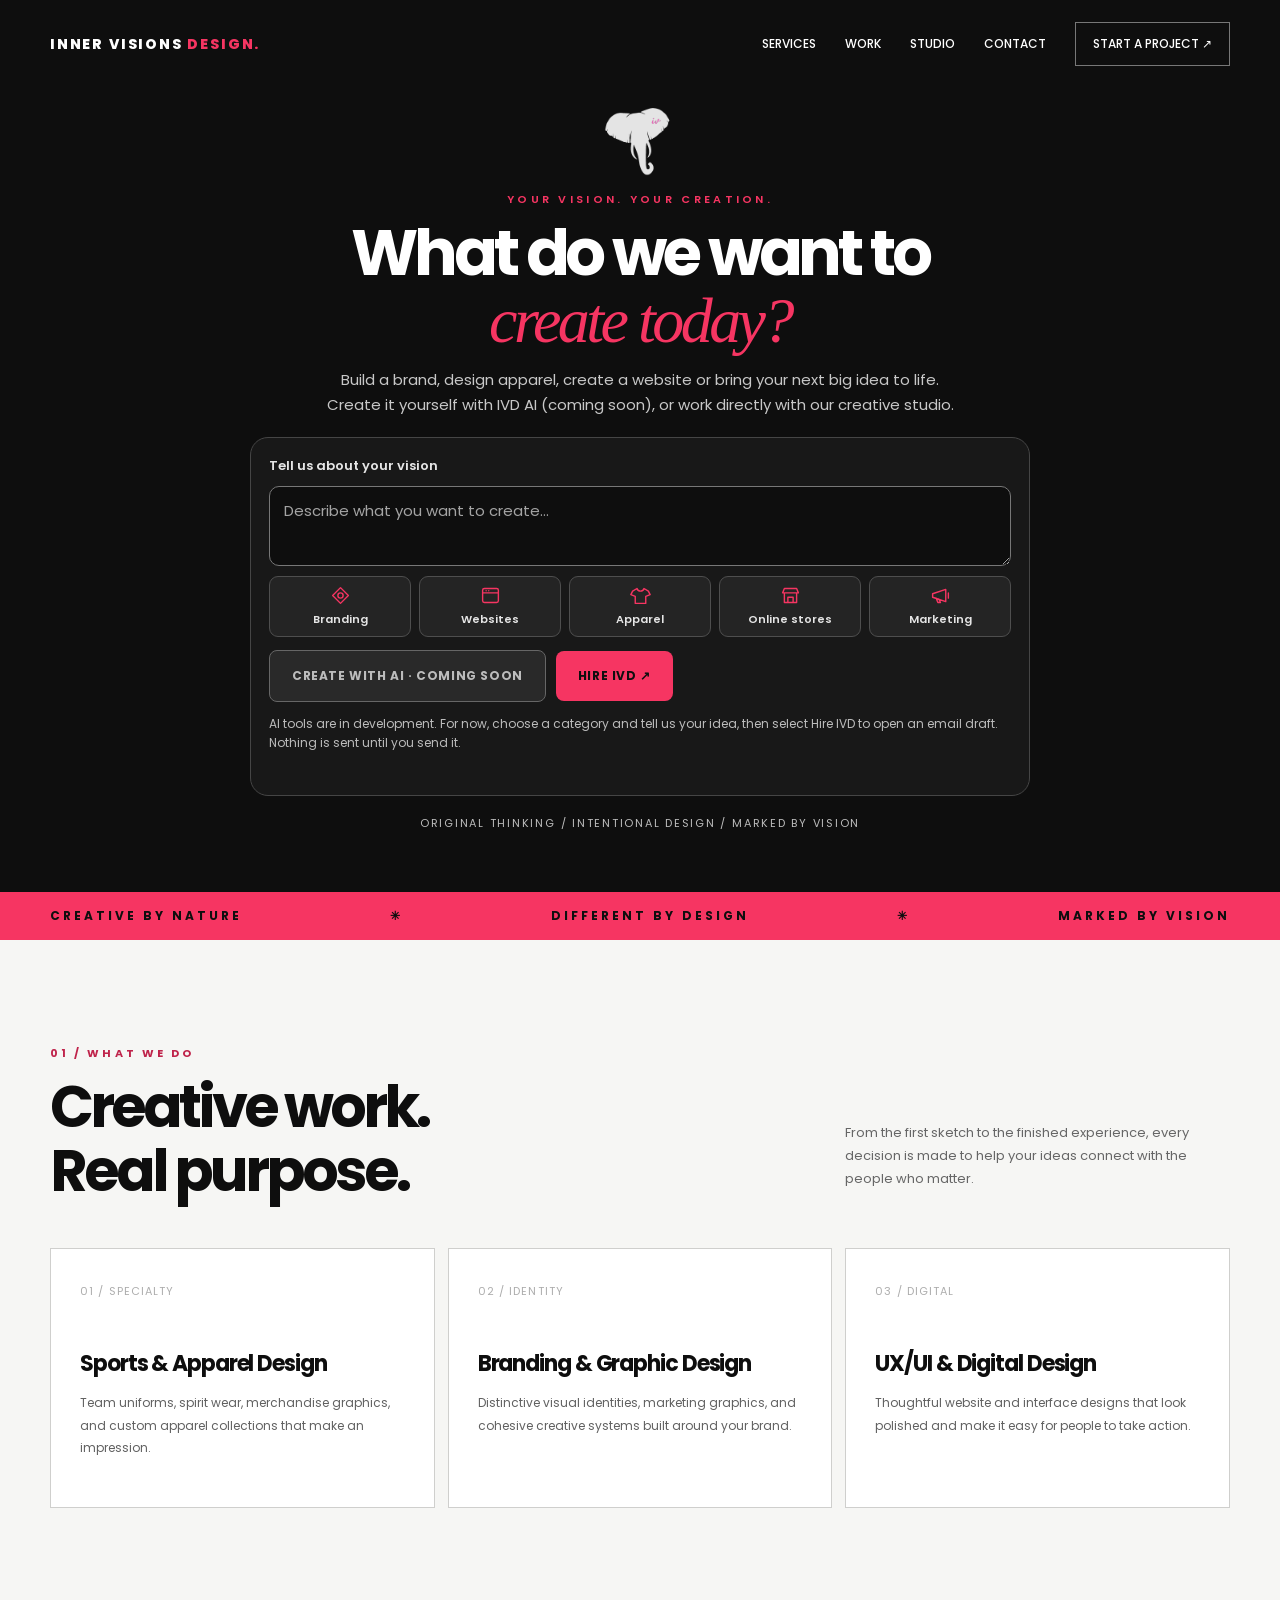
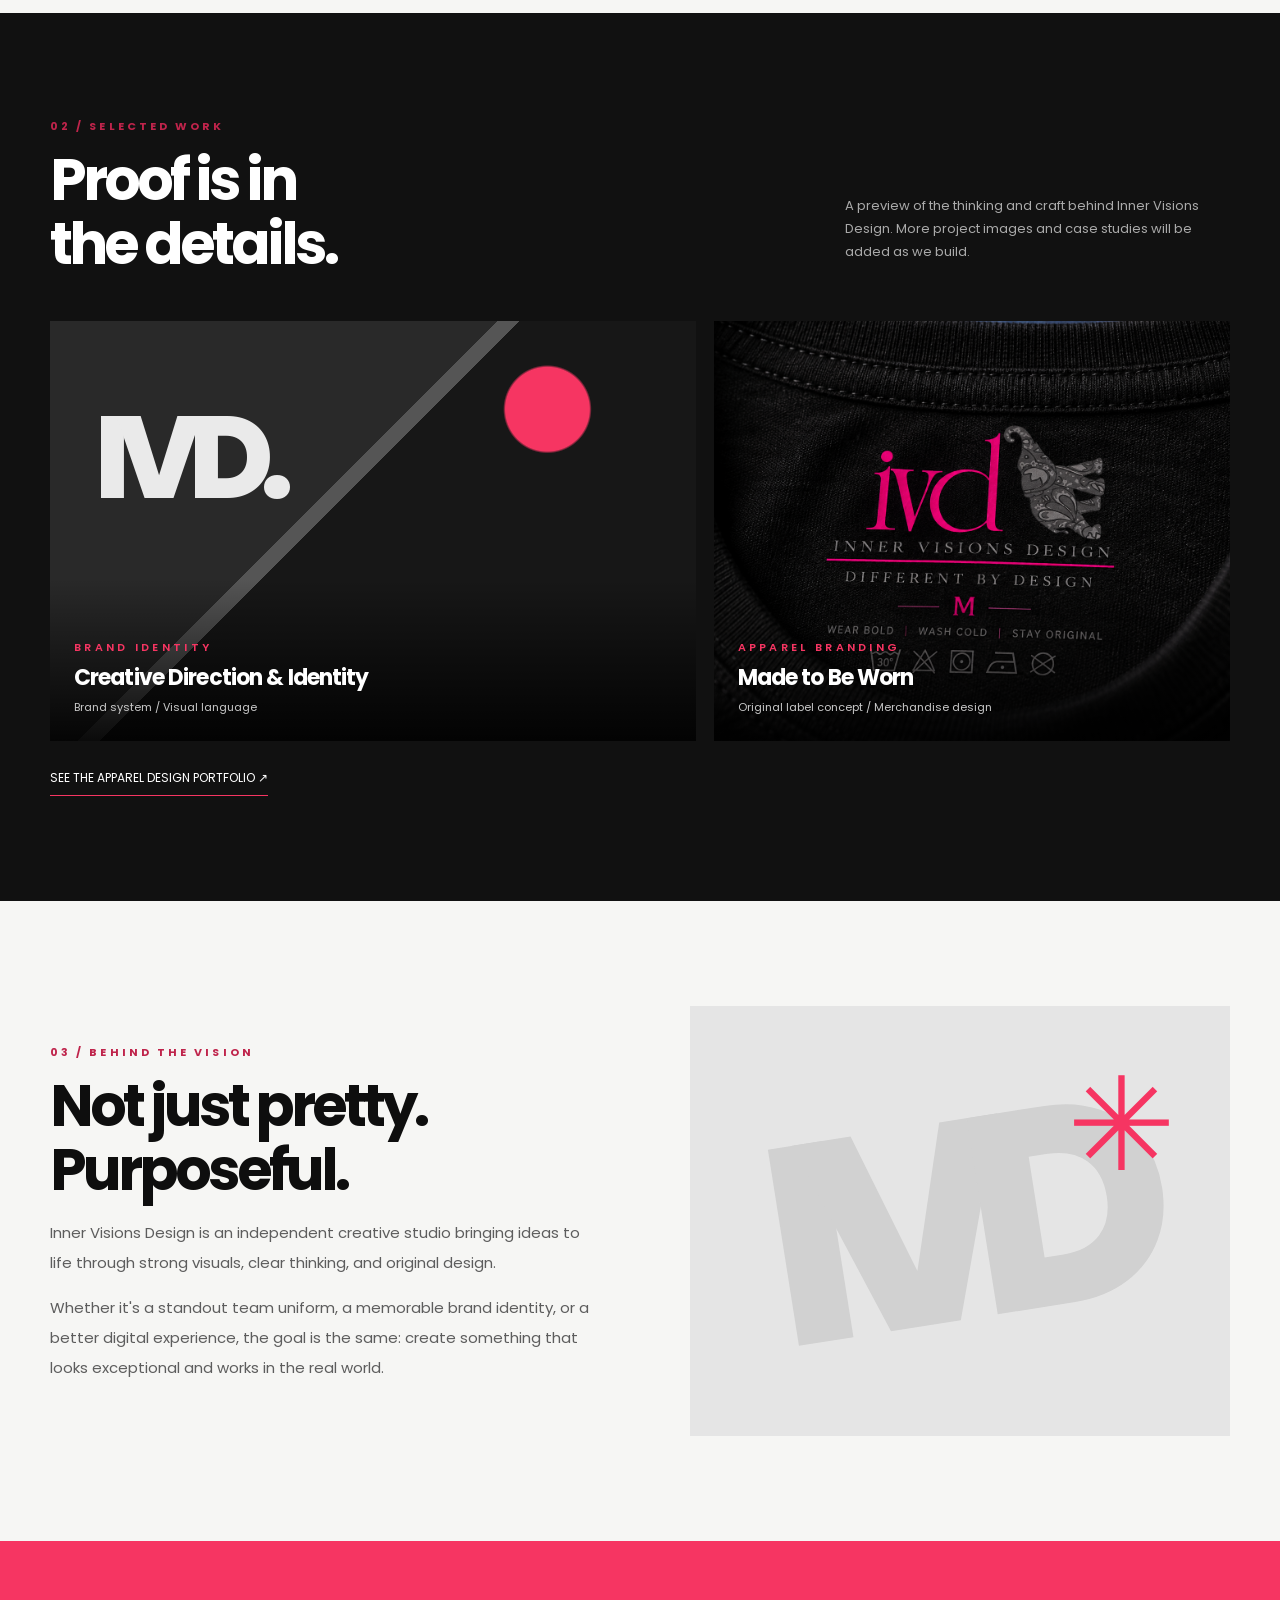
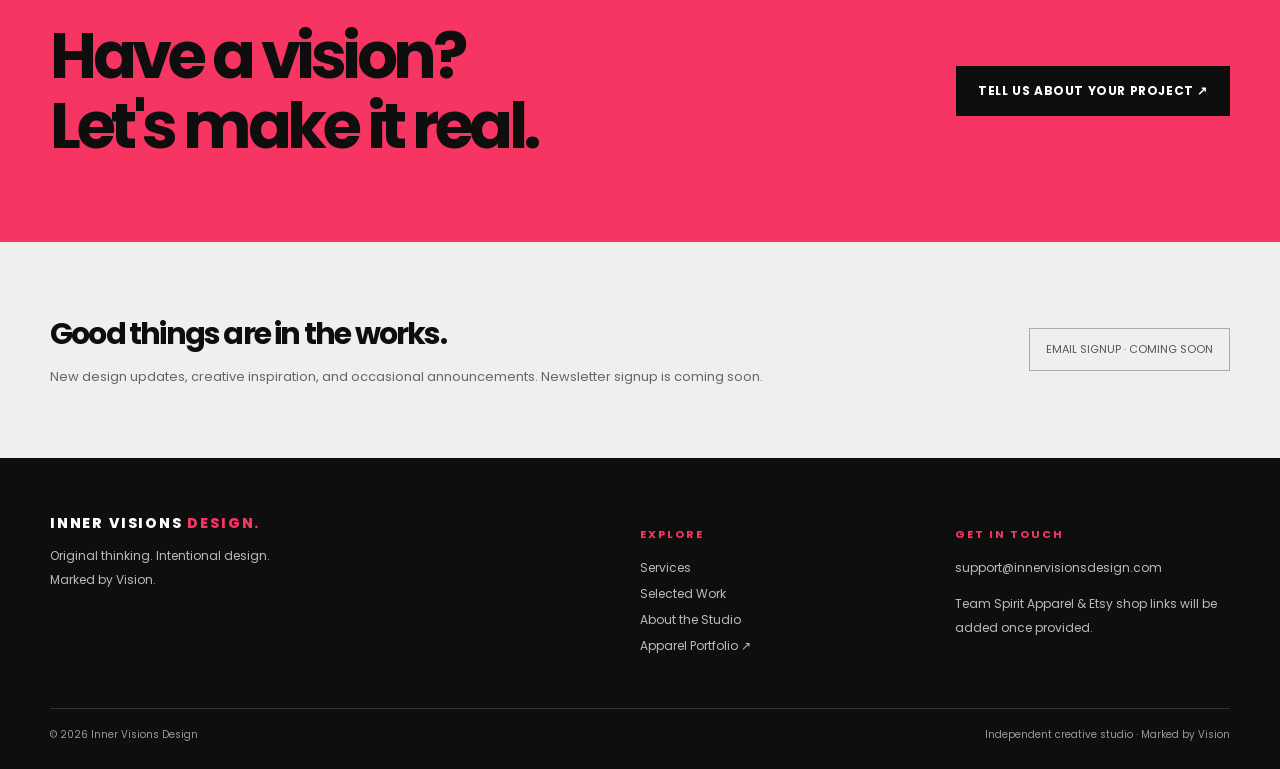
==== commit 2fc3452b: "Polish homepage layout and logo" ====
--- a/index.html
+++ b/index.html
@@ -11,12 +11,24 @@
 
 /* IVD Creative Studio homepage */
 .studio-hero{display:flex;flex-direction:column;text-align:center;gap:0;min-height:0;padding:44px 0 76px;max-width:900px;margin:auto}.studio-logo{width:110px;height:110px;object-fit:contain;margin:0 auto 12px;display:block}.studio-hero h1{font-size:clamp(39px,6vw,76px);line-height:1.08;letter-spacing:-.065em;margin:18px 0}.studio-hero h1 em{display:inline-block}.studio-hero p{max-width:650px;margin:0 auto 28px}.studio-panel{width:100%;max-width:780px;text-align:left;background:#181818;border:1px solid #454545;padding:22px;border-radius:18px}.studio-panel label{display:block;font-size:13px;color:#e5e5e5;font-weight:600;margin-bottom:10px}.studio-panel textarea{display:block;width:100%;min-height:116px;resize:vertical;background:#0e0e0e;color:#fff;border:1px solid #777;border-radius:10px;padding:16px;font:inherit;font-size:15px}.studio-panel textarea:focus,.studio-category:focus-visible,.studio-panel a:focus-visible{outline:2px solid #f63562;outline-offset:3px}.studio-panel textarea::placeholder{color:#a4a4a4}.studio-categories{display:grid;grid-template-columns:repeat(5,minmax(0,1fr));gap:8px;margin:14px 0 20px}.studio-category{background:#242424;border:1px solid #4e4e4e;color:#e5e5e5;border-radius:9px;padding:12px 5px;font-size:11px;font-weight:600;min-height:60px}.studio-category[aria-pressed=true]{border-color:#f63562;background:#351a23;color:#fff}.studio-category svg{width:21px;height:21px;display:block;margin:0 auto 5px;stroke:#f63562;fill:none;stroke-width:1.6;stroke-linecap:round;stroke-linejoin:round}.studio-actions{display:flex;gap:10px;flex-wrap:wrap;align-items:center}.studio-actions .btn{border-radius:8px;min-height:48px}.studio-actions button:disabled{cursor:default;background:#292929;color:#bcbcbc;border:1px solid #666}.studio-hero .studio-note{font-size:12px;line-height:1.65;color:#bcbcbc;margin:12px 0 0;max-width:none}.studio-hero .studio-foot{font-size:11px;letter-spacing:.16em;color:#bcbcbc;margin:26px 0 0}.studio-hero .eyebrow{margin-top:4px}.studio-panel a:hover{border-color:#f63562}.studio-hero .studio-status{margin:9px 0 0;font-size:12px;color:#e5e5e5;min-height:1.2em}@media(max-width:620px){.studio-hero{padding:30px 0 48px}.studio-logo{width:86px;height:86px}.studio-hero h1{font-size:clamp(36px,9vw,54px)}.studio-panel{padding:14px}.studio-categories{grid-template-columns:repeat(2,minmax(0,1fr))}.studio-actions{flex-direction:column;align-items:stretch}.studio-panel textarea{font-size:16px}.studio-hero .studio-foot{font-size:10px}}
+
+/* Homepage polish: bring the creative controls into view. */
+.studio-hero{padding:16px 0 60px}
+.studio-logo{width:76px;height:76px;margin:0 auto 7px}
+.studio-hero h1{font-size:clamp(38px,5.2vw,64px);margin:12px 0 14px;line-height:1.04}
+.studio-hero p{margin:0 auto 19px;line-height:1.65}
+.studio-panel{padding:18px}
+.studio-panel textarea{min-height:80px;padding:12px 14px}
+.studio-categories{margin:10px 0 13px}
+.studio-category{min-height:54px;padding:8px 5px}
+.studio-hero .studio-foot{margin-top:18px}
+@media(max-width:620px){.studio-hero{padding:16px 0 44px}.studio-logo{width:66px;height:66px}.studio-hero h1{font-size:clamp(34px,8.5vw,50px)}.studio-panel{padding:14px}.studio-panel textarea{min-height:90px}.studio-categories{margin:12px 0 15px}}
 </style>
 </head>
 <body>
 <div class="top" id="home"><div class="container"><header class="nav"><a class="brand" href="#home" aria-label="Inner Visions Design home">INNER VISIONS <span>DESIGN.</span></a><button class="mobile-toggle" aria-label="Toggle navigation" aria-expanded="false" onclick="const l=document.getElementById('navlinks');const isOpen=l.classList.toggle('open');this.setAttribute('aria-expanded',isOpen)">☰</button><nav class="navlinks" id="navlinks"><a href="#services">SERVICES</a><a href="#work">WORK</a><a href="#studio">STUDIO</a><a href="#contact">CONTACT</a><a class="outline" href="mailto:support@innervisionsdesign.com?subject=Project%20Inquiry">START A PROJECT ↗</a></nav></header>
 <main><section class="hero studio-hero" aria-labelledby="studio-title">
-<img class="studio-logo" data-image="studio_logo" src="[data-uri]" alt="Inner Visions Design elephant logo">
+<img class="studio-logo" data-image="studio_logo" src="[data-uri]" alt="Inner Visions Design elephant logo">
 <div class="eyebrow" data-field="studio_eyebrow">Your vision. Your creation.</div>
 <h1 id="studio-title"><span data-field="studio_heading">What do we want to</span><br><em data-field="studio_accent">create today?</em></h1>
 <p data-field="studio_description">Build a brand, design apparel, create a website or bring your next big idea to life. Create it yourself with IVD AI (coming soon), or work directly with our creative studio.</p>
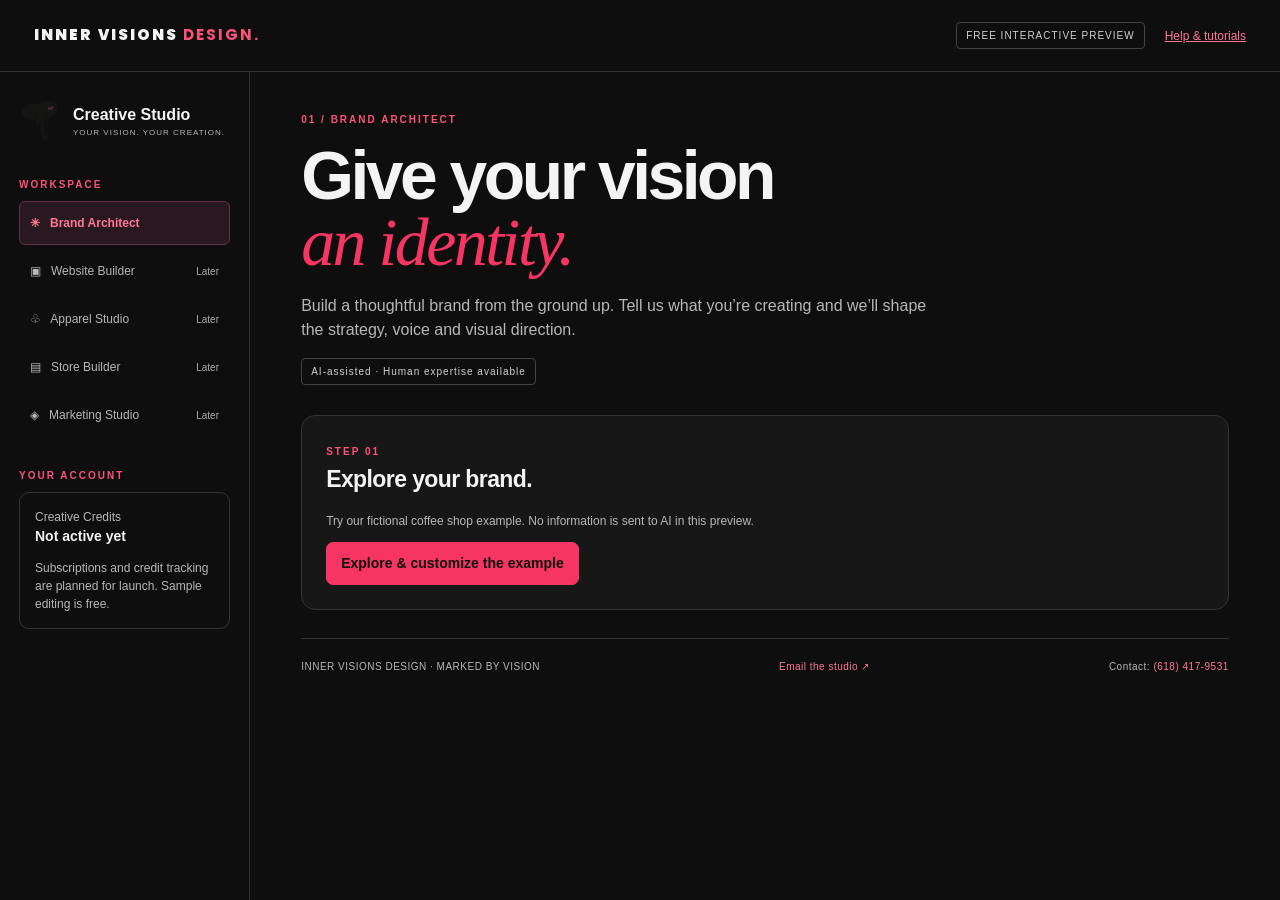
==== commit eed72c89: "Add interactive Brand Architect preview" ====
--- a/index.html
+++ b/index.html
@@ -1,56 +1,7 @@
-<!doctype html>
-<html lang="en">
-<head>
-<meta charset="utf-8"><meta name="viewport" content="width=device-width,initial-scale=1">
-<meta name="description" content="Inner Visions Design creates purposeful apparel, visual identities and digital design. Explore our work or start your next project.">
-<title>Inner Visions Design | Marked by Vision</title>
-<link rel="preconnect" href="https://fonts.googleapis.com"><link rel="preconnect" href="https://fonts.gstatic.com" crossorigin>
-<link href="https://fonts.googleapis.com/css2?family=Poppins:wght@400;500;600;700;800&display=swap" rel="stylesheet">
-<style>
-:root{--ink:#0e0e0e;--pink:#f63562;--paper:#f6f6f4;--light:#e5e5e5;--gray:#797979}*{box-sizing:border-box}html{scroll-behavior:smooth}body{margin:0;background:var(--paper);color:var(--ink);font-family:Poppins,Arial,sans-serif}a{color:inherit;text-decoration:none}button,input{font:inherit}button{cursor:pointer}.container{width:min(1180px,calc(100% - 48px));margin:auto}.top{background:var(--ink);color:white}.nav{display:flex;align-items:center;justify-content:space-between;padding:22px 0;gap:22px}.brand{font-weight:800;font-size:14px;letter-spacing:.13em;line-height:1.2}.brand span{color:var(--pink)}.navlinks{display:flex;align-items:center;gap:29px;font-size:12px;font-weight:500}.navlinks a:hover,.footer a:hover{color:var(--pink)}.outline{border:1px solid #777;padding:12px 17px;white-space:nowrap}.outline:hover{border-color:var(--pink)}.hero{display:grid;grid-template-columns:1fr .86fr;align-items:center;min-height:650px;gap:40px;padding:65px 0 100px;position:relative}.eyebrow{letter-spacing:.3em;text-transform:uppercase;font-size:11px;font-weight:600;color:var(--pink)}.hero h1{font-size:clamp(52px,6.7vw,100px);letter-spacing:-.08em;line-height:1.02;font-weight:700;margin:24px 0 23px}.hero h1 em{color:var(--pink);font-family:Georgia,serif;font-weight:400;letter-spacing:-.055em}.hero p{max-width:490px;color:#c8c8c8;font-size:15px;line-height:1.9}.buttons{display:flex;gap:13px;flex-wrap:wrap;margin-top:33px}.btn{padding:16px 22px;font-size:12px;font-weight:700;letter-spacing:.05em;display:inline-flex;align-items:center;justify-content:center;min-height:48px}.btn-primary{background:var(--pink);color:#0e0e0e}.btn-primary:hover{background:#ff6989}.btn-secondary{border:1px solid #777;color:white}.hero-art{position:relative;display:flex;align-items:center;justify-content:center;min-height:420px}.hero-art:after{content:'✳';color:var(--pink);font-size:clamp(80px,14vw,190px);position:absolute;bottom:-66px;right:0;font-weight:100;line-height:1}.hero-art img{width:100%;max-width:510px;mix-blend-mode:screen;filter:contrast(1.05)}.hero-tag{font-size:10px;letter-spacing:.24em;color:#8f8f8f;position:absolute;bottom:25px;left:0}.marquee{background:var(--pink);padding:15px 0;overflow:hidden}.marquee .container{font-size:12px;font-weight:700;letter-spacing:.25em;display:flex;justify-content:space-between;gap:24px;white-space:nowrap}.section{padding:105px 0}.section-head{display:flex;justify-content:space-between;align-items:end;gap:30px;margin-bottom:44px}.label{font-size:11px;font-weight:700;letter-spacing:.28em;color:#bf244b;text-transform:uppercase}.section h2{font-size:clamp(36px,4.5vw,64px);letter-spacing:-.07em;line-height:1.12;margin:13px 0 0}.section-head p{font-size:13px;line-height:1.8;max-width:385px;color:#666}.services{display:grid;grid-template-columns:repeat(3,1fr);gap:13px}.service{border:1px solid #cfcfcd;padding:34px 29px 40px;min-height:260px;background:#fff;display:flex;flex-direction:column}.service .num{font-size:11px;color:#adadad;letter-spacing:.1em}.service h3{font-size:22px;line-height:1.26;letter-spacing:-.05em;margin:50px 0 15px}.service p{font-size:12px;line-height:1.85;color:#616161;margin:0}.work{background:#111;color:#fff}.work .section-head p{color:#aaa}.workgrid{display:grid;grid-template-columns:1.25fr 1fr;gap:18px}.project{display:block;position:relative;background:#252525;min-height:330px;overflow:hidden}.project img{width:100%;height:100%;object-fit:cover;display:block}.project .copy{position:absolute;inset:auto 0 0 0;padding:60px 24px 25px;background:linear-gradient(transparent,rgba(0,0,0,.88))}.project h3{margin:5px 0;font-size:22px;letter-spacing:-.04em}.project p{margin:0;font-size:11px;color:#c9c9c9}.project--abstract{background:radial-gradient(circle at 77% 21%,#f63562 0 7%,transparent 7.4%),linear-gradient(135deg,#292929 0 42%,#555 42% 44%,#171717 44%);min-height:330px}.project--abstract .big-mark{font-size:clamp(60px,9vw,150px);font-weight:800;letter-spacing:-.12em;position:absolute;top:12%;left:7%;color:#eaeaea}.project--label{background:#0e0e0e;min-height:420px}.project--label img{object-fit:cover;object-position:center}.worklink{display:inline-block;margin-top:28px;border-bottom:1px solid var(--pink);padding-bottom:8px;font-size:12px}.about{display:grid;grid-template-columns:1fr 1fr;gap:100px;align-items:center}.about p{font-size:15px;color:#5d5d5d;line-height:2}.about-visual{background:#e5e5e5;min-height:430px;position:relative;overflow:hidden;display:grid;place-items:center}.about-visual:before{content:'IVD';font-weight:800;font-size:clamp(140px,22vw,310px);letter-spacing:-.17em;color:#d1d1d1;transform:rotate(-9deg) translateX(-4%)}.about-visual:after{content:'✳';position:absolute;color:var(--pink);font-size:130px;top:5%;right:10%}.cta{background:var(--pink);padding:80px 0}.cta-inner{display:flex;align-items:center;justify-content:space-between;gap:30px}.cta h2{font-size:clamp(39px,5vw,73px);letter-spacing:-.07em;line-height:1.1;max-width:750px;margin:0}.cta .btn{background:var(--ink);color:#fff;white-space:nowrap}.newsletter{padding:70px 0;background:#efefed}.newsletter .container{display:flex;align-items:center;justify-content:space-between;gap:30px}.newsletter h2{margin:0 0 8px;font-size:30px;letter-spacing:-.06em}.newsletter p{font-size:13px;color:#666;margin:0;line-height:1.8}.smallnote{border:1px solid #aaa;font-size:11px;padding:12px 16px;color:#555}.footer{background:#0e0e0e;color:#fff;padding:57px 0 26px}.footer-grid{display:grid;grid-template-columns:2fr 1fr 1fr;gap:40px}.footer p,.footer a{font-size:12px;color:#bbb;line-height:2}.footer h3{font-size:11px;text-transform:uppercase;letter-spacing:.18em;color:var(--pink)}.footer-bottom{border-top:1px solid #333;margin-top:50px;padding-top:18px;font-size:10px;color:#999;display:flex;justify-content:space-between;gap:12px}.mobile-toggle{display:none;background:none;border:0;color:white;font-size:27px}@media(max-width:800px){.navlinks{display:none;position:absolute;z-index:5;top:67px;left:0;right:0;background:#222;padding:22px 24px;flex-direction:column;align-items:flex-start}.navlinks.open{display:flex}.mobile-toggle{display:block}.nav{position:relative}.hero{grid-template-columns:1fr;padding:50px 0 75px;gap:10px;min-height:unset}.hero-art{min-height:280px}.hero-art img{max-width:410px}.hero-art:after{font-size:100px;bottom:-30px}.hero-tag{display:none}.services{grid-template-columns:1fr}.service{min-height:unset}.service h3{margin-top:25px}.section-head{display:block}.section{padding:70px 0}.workgrid,.about{grid-template-columns:1fr;gap:18px}.about-visual{min-height:280px}.cta-inner,.newsletter .container{display:block}.cta .btn{margin-top:30px}.footer-grid{grid-template-columns:1fr 1fr}.footer-grid>div:first-child{grid-column:1/-1}.marquee .container{font-size:10px;letter-spacing:.1em}}@media(max-width:440px){.container{width:calc(100% - 34px)}.footer-grid{grid-template-columns:1fr}.hero h1{font-size:54px}.project{min-height:260px}.project--label{min-height:300px}}
-
-/* IVD Creative Studio homepage */
-.studio-hero{display:flex;flex-direction:column;text-align:center;gap:0;min-height:0;padding:44px 0 76px;max-width:900px;margin:auto}.studio-logo{width:110px;height:110px;object-fit:contain;margin:0 auto 12px;display:block}.studio-hero h1{font-size:clamp(39px,6vw,76px);line-height:1.08;letter-spacing:-.065em;margin:18px 0}.studio-hero h1 em{display:inline-block}.studio-hero p{max-width:650px;margin:0 auto 28px}.studio-panel{width:100%;max-width:780px;text-align:left;background:#181818;border:1px solid #454545;padding:22px;border-radius:18px}.studio-panel label{display:block;font-size:13px;color:#e5e5e5;font-weight:600;margin-bottom:10px}.studio-panel textarea{display:block;width:100%;min-height:116px;resize:vertical;background:#0e0e0e;color:#fff;border:1px solid #777;border-radius:10px;padding:16px;font:inherit;font-size:15px}.studio-panel textarea:focus,.studio-category:focus-visible,.studio-panel a:focus-visible{outline:2px solid #f63562;outline-offset:3px}.studio-panel textarea::placeholder{color:#a4a4a4}.studio-categories{display:grid;grid-template-columns:repeat(5,minmax(0,1fr));gap:8px;margin:14px 0 20px}.studio-category{background:#242424;border:1px solid #4e4e4e;color:#e5e5e5;border-radius:9px;padding:12px 5px;font-size:11px;font-weight:600;min-height:60px}.studio-category[aria-pressed=true]{border-color:#f63562;background:#351a23;color:#fff}.studio-category svg{width:21px;height:21px;display:block;margin:0 auto 5px;stroke:#f63562;fill:none;stroke-width:1.6;stroke-linecap:round;stroke-linejoin:round}.studio-actions{display:flex;gap:10px;flex-wrap:wrap;align-items:center}.studio-actions .btn{border-radius:8px;min-height:48px}.studio-actions button:disabled{cursor:default;background:#292929;color:#bcbcbc;border:1px solid #666}.studio-hero .studio-note{font-size:12px;line-height:1.65;color:#bcbcbc;margin:12px 0 0;max-width:none}.studio-hero .studio-foot{font-size:11px;letter-spacing:.16em;color:#bcbcbc;margin:26px 0 0}.studio-hero .eyebrow{margin-top:4px}.studio-panel a:hover{border-color:#f63562}.studio-hero .studio-status{margin:9px 0 0;font-size:12px;color:#e5e5e5;min-height:1.2em}@media(max-width:620px){.studio-hero{padding:30px 0 48px}.studio-logo{width:86px;height:86px}.studio-hero h1{font-size:clamp(36px,9vw,54px)}.studio-panel{padding:14px}.studio-categories{grid-template-columns:repeat(2,minmax(0,1fr))}.studio-actions{flex-direction:column;align-items:stretch}.studio-panel textarea{font-size:16px}.studio-hero .studio-foot{font-size:10px}}
-
-/* Homepage polish: bring the creative controls into view. */
-.studio-hero{padding:16px 0 60px}
-.studio-logo{width:76px;height:76px;margin:0 auto 7px}
-.studio-hero h1{font-size:clamp(38px,5.2vw,64px);margin:12px 0 14px;line-height:1.04}
-.studio-hero p{margin:0 auto 19px;line-height:1.65}
-.studio-panel{padding:18px}
-.studio-panel textarea{min-height:80px;padding:12px 14px}
-.studio-categories{margin:10px 0 13px}
-.studio-category{min-height:54px;padding:8px 5px}
-.studio-hero .studio-foot{margin-top:18px}
-@media(max-width:620px){.studio-hero{padding:16px 0 44px}.studio-logo{width:66px;height:66px}.studio-hero h1{font-size:clamp(34px,8.5vw,50px)}.studio-panel{padding:14px}.studio-panel textarea{min-height:90px}.studio-categories{margin:12px 0 15px}}
-</style>
-</head>
-<body>
-<div class="top" id="home"><div class="container"><header class="nav"><a class="brand" href="#home" aria-label="Inner Visions Design home">INNER VISIONS <span>DESIGN.</span></a><button class="mobile-toggle" aria-label="Toggle navigation" aria-expanded="false" onclick="const l=document.getElementById('navlinks');const isOpen=l.classList.toggle('open');this.setAttribute('aria-expanded',isOpen)">☰</button><nav class="navlinks" id="navlinks"><a href="#services">SERVICES</a><a href="#work">WORK</a><a href="#studio">STUDIO</a><a href="#contact">CONTACT</a><a class="outline" href="mailto:support@innervisionsdesign.com?subject=Project%20Inquiry">START A PROJECT ↗</a></nav></header>
-<main><section class="hero studio-hero" aria-labelledby="studio-title">
-<img class="studio-logo" data-image="studio_logo" src="[data-uri]" alt="Inner Visions Design elephant logo">
-<div class="eyebrow" data-field="studio_eyebrow">Your vision. Your creation.</div>
-<h1 id="studio-title"><span data-field="studio_heading">What do we want to</span><br><em data-field="studio_accent">create today?</em></h1>
-<p data-field="studio_description">Build a brand, design apparel, create a website or bring your next big idea to life. Create it yourself with IVD AI (coming soon), or work directly with our creative studio.</p>
-<div class="studio-panel">
-<label for="studio-idea" data-field="studio_prompt_label">Tell us about your vision</label>
-<textarea id="studio-idea" maxlength="1500" placeholder="Describe what you want to create…" aria-describedby="studio-note"></textarea>
-<div class="studio-categories" role="group" aria-label="Choose a creative category"><button class="studio-category" type="button" data-category="Branding" aria-pressed="false"><svg viewBox="0 0 24 24" aria-hidden="true"><path d="M12 3 21 12 12 21 3 12Z"/><circle cx="12" cy="12" r="3"/></svg><span data-field="studio_category1">Branding</span></button><button class="studio-category" type="button" data-category="Websites" aria-pressed="false"><svg viewBox="0 0 24 24" aria-hidden="true"><rect x="3" y="4" width="18" height="16" rx="2"/><path d="M3 9h18M7 6.5h.01M10 6.5h.01"/></svg><span data-field="studio_category2">Websites</span></button><button class="studio-category" type="button" data-category="Apparel" aria-pressed="false"><svg viewBox="0 0 24 24" aria-hidden="true"><path d="m8 4-5 3-2 4 5 2v8h12v-8l5-2-2-4-5-3c-1 4-7 4-8 0Z"/></svg><span data-field="studio_category3">Apparel</span></button><button class="studio-category" type="button" data-category="Online stores" aria-pressed="false"><svg viewBox="0 0 24 24" aria-hidden="true"><path d="M3 9h18l-2-5H5ZM5 9v11h14V9M9 20v-6h6v6"/></svg><span data-field="studio_category4">Online stores</span></button><button class="studio-category" type="button" data-category="Marketing" aria-pressed="false"><svg viewBox="0 0 24 24" aria-hidden="true"><path d="m3 10 15-5v14L3 14ZM3 10v4M7 15l2 5h3l-2-4M21 9v6"/></svg><span data-field="studio_category5">Marketing</span></button></div>
-<div class="studio-actions"><button class="btn" type="button" disabled data-field="studio_ai_button">CREATE WITH AI · COMING SOON</button><a class="btn btn-primary" id="studio-hire" href="mailto:support@innervisionsdesign.com?subject=New%20Project%20Inquiry" data-field="studio_hire_button">HIRE IVD ↗</a></div>
-<p class="studio-note" id="studio-note" data-field="studio_note">AI tools are in development. For now, choose a category and tell us your idea, then select Hire IVD to open an email draft. Nothing is sent until you send it.</p>
-<p class="studio-status" id="studio-status" aria-live="polite"></p>
-</div><p class="studio-foot" data-field="studio_tagline">ORIGINAL THINKING / INTENTIONAL DESIGN / MARKED BY VISION</p>
-</section></main></div></div>
-<div class="marquee"><div class="container"><span>CREATIVE BY NATURE</span><span>✳</span><span>DIFFERENT BY DESIGN</span><span>✳</span><span>MARKED BY VISION</span></div></div>
-<section class="section" id="services"><div class="container"><div class="section-head"><div><div class="label">01 / What we do</div><h2><span data-field="services_heading1">Creative work.</span><br><span data-field="services_heading2">Real purpose.</span></h2></div><p>From the first sketch to the finished experience, every decision is made to help your ideas connect with the people who matter.</p></div><div class="services"><article class="service"><div class="num">01 / SPECIALTY</div><h3 data-field="service1_title">Sports &amp; Apparel Design</h3><p data-field="service1_description">Team uniforms, spirit wear, merchandise graphics, and custom apparel collections that make an impression.</p></article><article class="service"><div class="num">02 / IDENTITY</div><h3 data-field="service2_title">Branding &amp; Graphic Design</h3><p data-field="service2_description">Distinctive visual identities, marketing graphics, and cohesive creative systems built around your brand.</p></article><article class="service"><div class="num">03 / DIGITAL</div><h3 data-field="service3_title">UX/UI &amp; Digital Design</h3><p data-field="service3_description">Thoughtful website and interface designs that look polished and make it easy for people to take action.</p></article></div></div></section>
-<section class="section work" id="work"><div class="container"><div class="section-head"><div><div class="label">02 / Selected work</div><h2><span data-field="work_heading1">Proof is in</span><br><span data-field="work_heading2">the details.</span></h2></div><p>A preview of the thinking and craft behind Inner Visions Design. More project images and case studies will be added as we build.</p></div><div class="workgrid"><div class="project project--abstract"><div class="big-mark">IVD.</div><div class="copy"><div class="eyebrow">Brand identity</div><h3 data-field="project1_title">Creative Direction &amp; Identity</h3><p>Brand system / Visual language</p></div></div><div class="project project--label"><img data-image="project2_image" src="assets/ivd-apparel-label.png" alt="Inner Visions Design apparel label concept"><div class="copy"><div class="eyebrow">Apparel branding</div><h3 data-field="project2_title">Made to Be Worn</h3><p>Original label concept / Merchandise design</p></div></div></div><a class="worklink" data-link="portfolio_url" href="https://jillszczeblewski.com" target="_blank" rel="noopener noreferrer">SEE THE APPAREL DESIGN PORTFOLIO ↗</a></div></section>
-<section class="section" id="studio"><div class="container about"><div><div class="label">03 / Behind the vision</div><h2><span data-field="about_heading1">Not just pretty.</span><br><span data-field="about_heading2">Purposeful.</span></h2><p data-field="about_paragraph1">Inner Visions Design is an independent creative studio bringing ideas to life through strong visuals, clear thinking, and original design.</p><p data-field="about_paragraph2">Whether it's a standout team uniform, a memorable brand identity, or a better digital experience, the goal is the same: create something that looks exceptional and works in the real world.</p></div><div class="about-visual" role="img" aria-label="Large abstract IVD lettering and pink starburst"></div></div></section>
-<section class="cta" id="contact"><div class="container cta-inner"><h2><span data-field="cta_heading1">Have a vision?</span><br><span data-field="cta_heading2">Let's make it real.</span></h2><a class="btn" href="mailto:support@innervisionsdesign.com?subject=New%20Project%20Inquiry&body=Hello%20Inner%20Visions%20Design%2C%0A%0AI'm%20interested%20in%3A%0AProject%20details%3A%0ATimeline%3A%0A">TELL US ABOUT YOUR PROJECT ↗</a></div></section>
-<section class="newsletter"><div class="container"><div><h2>Good things are in the works.</h2><p>New design updates, creative inspiration, and occasional announcements. Newsletter signup is coming soon.</p></div><span class="smallnote">EMAIL SIGNUP · COMING SOON</span></div></section>
-<footer class="footer"><div class="container"><div class="footer-grid"><div><div class="brand">INNER VISIONS <span>DESIGN.</span></div><p>Original thinking. Intentional design.<br>Marked by Vision.</p></div><div><h3>Explore</h3><a href="#services">Services</a><br><a href="#work">Selected Work</a><br><a href="#studio">About the Studio</a><br><a data-link="portfolio_url" href="https://jillszczeblewski.com" target="_blank" rel="noopener noreferrer">Apparel Portfolio ↗</a></div><div><h3>Get in touch</h3><a href="mailto:support@innervisionsdesign.com">support@innervisionsdesign.com</a><p>Team Spirit Apparel & Etsy shop links will be added once provided.</p></div></div><div class="footer-bottom"><span>© <span id="year"></span> Inner Visions Design</span><span>Independent creative studio · Marked by Vision</span></div></div></footer>
-<script src="assets/editable-content.js" defer></script>
-<script>document.getElementById('year').textContent=new Date().getFullYear();document.querySelectorAll('#navlinks a').forEach(a=>a.addEventListener('click',()=>{document.getElementById('navlinks').classList.remove('open');document.querySelector('.mobile-toggle').setAttribute('aria-expanded','false')}))</script>
-<script>
-(()=>{const idea=document.getElementById('studio-idea'),hire=document.getElementById('studio-hire'),status=document.getElementById('studio-status'),buttons=[...document.querySelectorAll('.studio-category')];let category='';function update(){const body=['Hello Inner Visions Design,','','Creative category: '+(category||'Not selected'),'','Project idea:',idea.value.trim()||''].join('\n');hire.href='mailto:support@innervisionsdesign.com?subject='+encodeURIComponent('New IVD Project Inquiry')+'&body='+encodeURIComponent(body);}buttons.forEach(button=>button.addEventListener('click',()=>{category=category===button.dataset.category?'':button.dataset.category;buttons.forEach(b=>b.setAttribute('aria-pressed',String(b.dataset.category===category)));status.textContent=category?'Selected: '+category:'No category selected.';update();}));idea.addEventListener('input',update);hire.addEventListener('click',update);update();})();
-</script>
-</body></html>
+<!doctype html><html lang="en"><head><meta charset="utf-8"><meta name="viewport" content="width=device-width, initial-scale=1"><title>Brand Architect | Inner Visions Design</title><link rel="stylesheet" href="https://fonts.googleapis.com/css2?family=Literata:wght@600&family=Poppins:wght@400;600;700&family=Source+Sans+3:wght@400;600&display=swap"><link rel="stylesheet" href="style.css"><script src="app.js" defer></script></head><body>
+<header class="top"><a class="wordmark" href="https://innervisionsdesign.com" target="_blank" rel="noopener">INNER VISIONS <b>DESIGN.</b></a><div class="top-right"><span class="mode" id="mode">FREE INTERACTIVE PREVIEW</span><button class="link" id="help-toggle" aria-expanded="false" aria-controls="help-panel">Help &amp; tutorials</button></div></header>
+<div class="shell"><aside class="sidebar"><div class="studio"><img src="logo.gif" alt=""/><div><strong>Creative Studio</strong><small>YOUR VISION. YOUR CREATION.</small></div></div><p class="eyebrow">WORKSPACE</p><nav aria-label="Studio tools"><div class="active">✳ &nbsp; Brand Architect</div><div>▣ &nbsp; Website Builder <small>Later</small></div><div>♧ &nbsp; Apparel Studio <small>Later</small></div><div>▤ &nbsp; Store Builder <small>Later</small></div><div>◈ &nbsp; Marketing Studio <small>Later</small></div></nav><p class="eyebrow space">YOUR ACCOUNT</p><div class="credit"><small>Creative Credits</small><strong>Not active yet</strong><p>Subscriptions and credit tracking are planned for launch. Sample editing is free.</p></div></aside>
+<main><section id="help-panel" class="panel" hidden><h2>How to use Brand Architect</h2><p>1. Fill in your brief or use our sample. 2. Explore your visual brand board. 3. Edit the name, tagline, colors or type preview for free. 4. Save your brand kit as PDF.</p><p>This is a free sample preview. Custom AI generation and Ele, our future AI assistant, are coming later. Need assistance? <a href="mailto:support@innervisionsdesign.com?subject=IVD%20Studio%20help">Email the studio ↗</a></p><button class="outline" id="help-close">Close help</button></section><div class="intro"><span class="eyebrow">01 / BRAND ARCHITECT</span><h1>Give your vision<br><em>an identity.</em></h1><p>Build a thoughtful brand from the ground up. Tell us what you’re creating and we’ll shape the strategy, voice and visual direction.</p><span class="tag">AI-assisted · Human expertise available</span></div>
+<div class="work"><section class="panel form-panel"><div class="panel-head"><div><span class="eyebrow">STEP 01</span><h2>Explore your brand.</h2></div><button class="link" id="fill" type="button" hidden>Use sample brief</button></div><p class="subnote">Try our fictional coffee shop example. No information is sent to AI in this preview.</p><form id="brief-form" hidden><label for="name">Business or brand name <span>Optional</span></label><input id="name" maxlength="140" placeholder="e.g. Cedar & Steam"><label for="offer">What does your business do? <b>*</b></label><textarea id="offer" required maxlength="1800" rows="3" placeholder="What do you sell, offer or help people do?"></textarea><label for="audience">Who is it for? <span>Optional</span></label><textarea id="audience" maxlength="1200" rows="2" placeholder="Describe your ideal customers"></textarea><label for="style">Creative direction <span>Optional</span></label><textarea id="style" maxlength="400" rows="3" placeholder="e.g. Modern rustic, bold, minimal"></textarea><label for="details">What matters most? <span>Optional</span></label><textarea id="details" maxlength="1800" rows="3" placeholder="Colors, values, goals, things to avoid…"></textarea><div class="form-footer"><button class="primary" id="generate" type="submit" disabled>✳ &nbsp; Generate brand concept</button><p id="form-note">Custom AI generation is coming soon. Explore and edit our real sample for free.</p><button type="button" class="outline" id="sample">View Cedar &amp; Steam example</button></div></form><button type="button" class="primary" id="public-sample">Explore &amp; customize the example</button></section>
+<section class="panel results-panel" id="results" aria-labelledby="result-title"><div class="panel-head"><div><span class="eyebrow">STEP 02</span><h2 id="result-title">Your brand concept</h2></div><span class="tag" id="source-tag">READY</span></div><div id="status" role="status" aria-live="polite"></div><div id="output"><div class="empty"><span>✳</span><h3>Great brands start with a vision.</h3><p>Explore the real example or create a concept when live testing is enabled.</p></div></div><div id="actions" hidden><button class="primary" id="print" type="button">Save brand kit as PDF</button><button class="outline" id="download" type="button">Export editable data</button><button class="outline" id="edit-brief" type="button">Back to overview</button></div></section></div>
+<footer><span>INNER VISIONS DESIGN · MARKED BY VISION</span><a href="mailto:support@innervisionsdesign.com?subject=IVD%20Studio%20help">Email the studio ↗</a><span>Contact: <a href="tel:+16184179531">(618) 417-9531</a></span></footer></main></div></body></html>
--- a/style.css
+++ b/style.css
@@ -0,0 +1,6 @@
+:root{color-scheme:dark;--bg:#0e0e0e;--panel:#171717;--line:#333;--text:#f4f4f4;--muted:#b7b7b7;--pink:#f63562;--accent:#ff5279}*{box-sizing:border-box}body{margin:0;background:var(--bg);color:var(--text);font-family:Arial,Helvetica,sans-serif;font-size:14px;line-height:1.5}button,input,textarea{font:inherit}button,a,input,textarea{outline-offset:4px}button:focus-visible,a:focus-visible,input:focus-visible,textarea:focus-visible{outline:2px solid var(--accent)}a{color:inherit;text-decoration:none}button{cursor:pointer}button:disabled{cursor:not-allowed;opacity:.55}button[hidden],div[hidden]{display:none!important}.top{height:72px;display:flex;align-items:center;justify-content:space-between;padding:0 34px;border-bottom:1px solid var(--line);gap:16px}.wordmark{font-weight:900;letter-spacing:2px;font-size:15px}.wordmark b,.eyebrow{color:var(--accent)}.top-right{display:flex;align-items:center;gap:20px}.top-right a{font-weight:700}.mode,.tag{border:1px solid #444;color:#d0d0d0;padding:5px 9px;border-radius:4px;font-size:10px;letter-spacing:1px;white-space:normal}.shell{display:grid;grid-template-columns:250px minmax(0,1fr);min-height:calc(100vh - 72px)}.sidebar{border-right:1px solid var(--line);padding:26px 19px;display:flex;flex-direction:column;gap:9px}.studio{display:flex;align-items:center;gap:9px;margin:0 0 25px}.studio img{width:45px;height:45px;object-fit:contain}.studio strong{display:block;font-size:16px}.studio small{display:block;font-size:8px;letter-spacing:1px;color:var(--muted)}.eyebrow{font-size:10px;letter-spacing:2px;font-weight:700;margin:0}.sidebar nav{display:grid;gap:4px}.sidebar nav div{padding:12px 10px;color:var(--muted);font-size:12px;border:1px solid transparent;border-radius:6px;display:flex;align-items:center;gap:4px}.sidebar nav div.active{background:#2a1820;color:#ff7896;border-color:#633044;font-weight:700}.sidebar nav small{margin-left:auto;font-size:10px;color:#aaa}.space{margin-top:22px}.credit,.human{border:1px solid var(--line);padding:15px;border-radius:10px}.credit strong,.credit small{display:block}.credit small,.credit p,.human p,.human small{color:var(--muted);font-size:12px}.credit p{margin-bottom:0}.human{margin-top:24px;background:#191719}.human h3{font-size:16px;margin:10px 0 4px}.human .outline{display:block;margin:12px 0 8px;text-align:center}.human small{display:block}main{width:100%;max-width:1500px;margin:0 auto;padding:36px clamp(20px,4vw,64px) 20px}.intro{padding:0 0 30px}.intro h1{font-size:clamp(44px,5.3vw,78px);line-height:.98;margin:14px 0 17px;letter-spacing:-3.5px}.intro h1 em{font-family:Georgia,serif;color:var(--pink);font-weight:400;letter-spacing:-2.5px}.intro p{max-width:640px;color:var(--muted);font-size:16px;margin:0 0 16px}.intro .tag{display:inline-block}.work{display:grid;grid-template-columns:minmax(0,.83fr) minmax(0,1.17fr);gap:20px;align-items:start}.panel{min-width:0;background:var(--panel);border:1px solid var(--line);border-radius:14px;padding:24px}.panel-head{display:flex;align-items:start;justify-content:space-between;gap:12px;margin-bottom:20px}.panel-head h2{font-size:23px;line-height:1.15;letter-spacing:-.6px;margin:5px 0 0}.link{background:none;border:0;color:#ff7896;text-decoration:underline;padding:3px 0;font-size:12px;text-align:right}label{display:block;margin:15px 0 5px;font-weight:700}label span{font-size:11px;color:var(--muted);font-weight:400;margin-left:5px}label b{color:var(--accent)}input,textarea{display:block;width:100%;min-width:0;background:#101010;color:var(--text);border:1px solid #505050;border-radius:7px;padding:11px 12px;resize:vertical}input::placeholder,textarea::placeholder{color:#969696}textarea{min-height:55px}.form-footer{margin-top:24px;display:grid;gap:9px}.primary,.outline{padding:11px 14px;border-radius:7px;font-weight:700;line-height:1.3;overflow-wrap:anywhere}.primary{background:var(--pink);color:#111;border:1px solid var(--pink)}.outline{background:transparent;border:1px solid #555;color:var(--text)}.outline:hover{border-color:var(--accent)}.form-footer p{color:var(--muted);font-size:12px;margin:0}.empty{min-height:360px;display:grid;align-content:center;justify-items:center;text-align:center;border:1px dashed #444;border-radius:10px;padding:22px}.empty span{font-size:42px;color:var(--pink)}.empty h3{font-size:19px;margin:12px 0 3px}.empty p{color:var(--muted);max-width:290px}.result-hero{border-radius:9px;padding:25px;overflow-wrap:anywhere}.result-hero h3{font:38px/1.1 Georgia,serif;margin:8px 0}.result-hero p{margin:8px 0}.result-hero small{font-size:10px;letter-spacing:1.5px}.section{border-bottom:1px solid var(--line);padding:18px 0;overflow-wrap:anywhere}.section h3{font-size:17px;margin:0 0 12px}.section h4{font-size:13px;margin:14px 0 3px;color:#eee}.section p,.section li{font-size:13px;color:#ccc}.section p{margin:0 0 8px}.section ul{padding-left:18px;margin:6px 0}.section li+li{margin-top:5px}.swatches{display:grid;grid-template-columns:repeat(auto-fit,minmax(90px,1fr));gap:10px}.swatch{height:64px;border-radius:5px;border:1px solid #555}.swatch-info{font-size:11px;margin:5px 0;overflow-wrap:anywhere}.contrast{padding:8px;border-radius:5px;margin:6px 0;font-size:12px}.notice{background:#24201d;border:1px solid #655044;border-radius:8px;padding:12px;color:#f2d2ae;font-size:12px;margin-top:16px}.logo-card{padding:12px;border:1px solid #444;border-radius:7px;margin:8px 0}.logo-card h4{margin:0 0 7px}.traits{display:flex;flex-wrap:wrap;gap:6px}.traits span{border:1px solid #555;border-radius:20px;padding:4px 9px;font-size:12px}#status:not(:empty){padding:10px 0 14px;color:#ffb8c8;font-size:13px}#actions{display:flex;gap:8px;flex-wrap:wrap;margin-top:18px}footer{display:flex;justify-content:space-between;flex-wrap:wrap;gap:12px;margin:28px 0 0;border-top:1px solid var(--line);padding:20px 0;color:var(--muted);font-size:10px;letter-spacing:.5px}footer a{color:#ff7896}@media(max-width:1100px){.shell{grid-template-columns:200px minmax(0,1fr)}.work{grid-template-columns:1fr}.sidebar{padding:20px 12px}}@media(max-width:650px){.top{height:auto;min-height:62px;padding:14px 16px;flex-wrap:wrap}.wordmark{font-size:12px;letter-spacing:1px}.top-right{gap:12px;font-size:12px}.shell{display:flex;flex-direction:column}.sidebar{order:2;border-right:0;border-top:1px solid var(--line);padding:18px}.sidebar nav,.studio,.sidebar>.eyebrow,.credit{display:none}.human{margin:0}.intro h1{letter-spacing:-2px}.intro h1 em{letter-spacing:-1px}main{padding:24px 15px}.panel{padding:17px}.panel-head h2{font-size:20px}.result-hero h3{font-size:30px}}@media print{body{background:white;color:black}.top,.sidebar,.intro,.form-panel,footer,#actions,#status,.results-panel>.panel-head{display:none!important}.shell,.work{display:block}main,.panel{padding:0;margin:0;border:0;background:white;color:black}.section p,.section li,.section h4{color:#111}.section,.logo-card{border-color:#ccc}.section{break-inside:avoid}.notice{color:#222;background:#eee;border-color:#aaa}*{print-color-adjust:exact;-webkit-print-color-adjust:exact}}
+
+/* v0.2: visual-first, progressive disclosure */
+[hidden]{display:none!important}.work.has-result{grid-template-columns:minmax(0,1fr)}.work.has-result .form-panel{display:none}.work.has-result .results-panel{width:100%}.result-hero{text-align:center;padding:clamp(25px,5vw,60px) 20px}.result-hero h3{font-size:clamp(30px,5vw,64px)}.result-hero p{font-size:clamp(14px,2vw,20px)}.result-hero small{display:block}.overview{display:grid;grid-template-columns:repeat(2,minmax(0,1fr));gap:16px}.overview .section:first-child{grid-column:1/-1}.swatches{grid-template-columns:repeat(auto-fit,minmax(86px,1fr))}.swatch{height:86px;width:100%;display:block}.swatch-info{font-size:12px}.font-card{border:1px solid #444;border-radius:9px;padding:14px;min-width:0}.font-card strong{display:block;font-size:35px;line-height:1.25}.font-grid{display:grid;grid-template-columns:1fr 1fr;gap:10px}.font-card p{overflow-wrap:anywhere;margin:6px 0 0}.detail-block{border:1px solid #444;border-radius:8px;margin-top:10px;padding:0 15px}.detail-block summary{font-weight:bold;padding:14px 0;cursor:pointer}.detail-block .section{border:0;padding-top:0}.editor{border:1px solid #444;background:#111;border-radius:9px;padding:16px;margin-top:18px}.editor summary{cursor:pointer;font-weight:bold;color:#ff7896}.editor-grid{display:grid;grid-template-columns:1fr 1fr;gap:12px}.editor input[type=color]{height:44px;padding:4px}.editor select{width:100%;min-width:0;background:#101010;color:#eee;border:1px solid #555;padding:10px;border-radius:6px;font:inherit}.editor-actions{display:flex;gap:8px;flex-wrap:wrap;margin-top:15px}.editor-note{font-size:12px;color:var(--muted)}.contrast-note{font-size:12px;font-weight:bold;margin-top:10px}.contrast-note.bad{color:#ff91a7}.contrast-note.good{color:#b7e3bb}#help-panel{margin-bottom:20px}#help-panel a{color:#ff7896;text-decoration:underline}#help-panel h2{margin-top:0}.subnote{font-size:12px;color:var(--muted)}.notice{margin-top:12px} @media(max-width:650px){.overview,.editor-grid{grid-template-columns:1fr}.font-grid{grid-template-columns:1fr 1fr}.swatch{height:64px}} @media print{.editor,#help-panel,.subnote.print-hide{display:none!important}.overview{display:block}.font-card,.detail-block{border-color:#ccc}.detail-block{break-inside:auto}.detail-block summary{color:#111}.detail-block .section{break-inside:auto}.subnote{color:#333}.traits span{border-color:#aaa}.swatch-info{color:#111}.contrast-note{color:#111!important}.section{break-inside:auto}.result-hero{break-inside:avoid}.overview .section{break-inside:avoid}.font-card p{color:#111}.notice{break-inside:avoid}}
+
+.work{grid-template-columns:minmax(0,1fr)}.work:not(.has-result) .results-panel{display:none}.result-hero p{font-family:"Source Sans 3",Arial,sans-serif}.wordmark{font-family:Poppins,Arial,sans-serif}
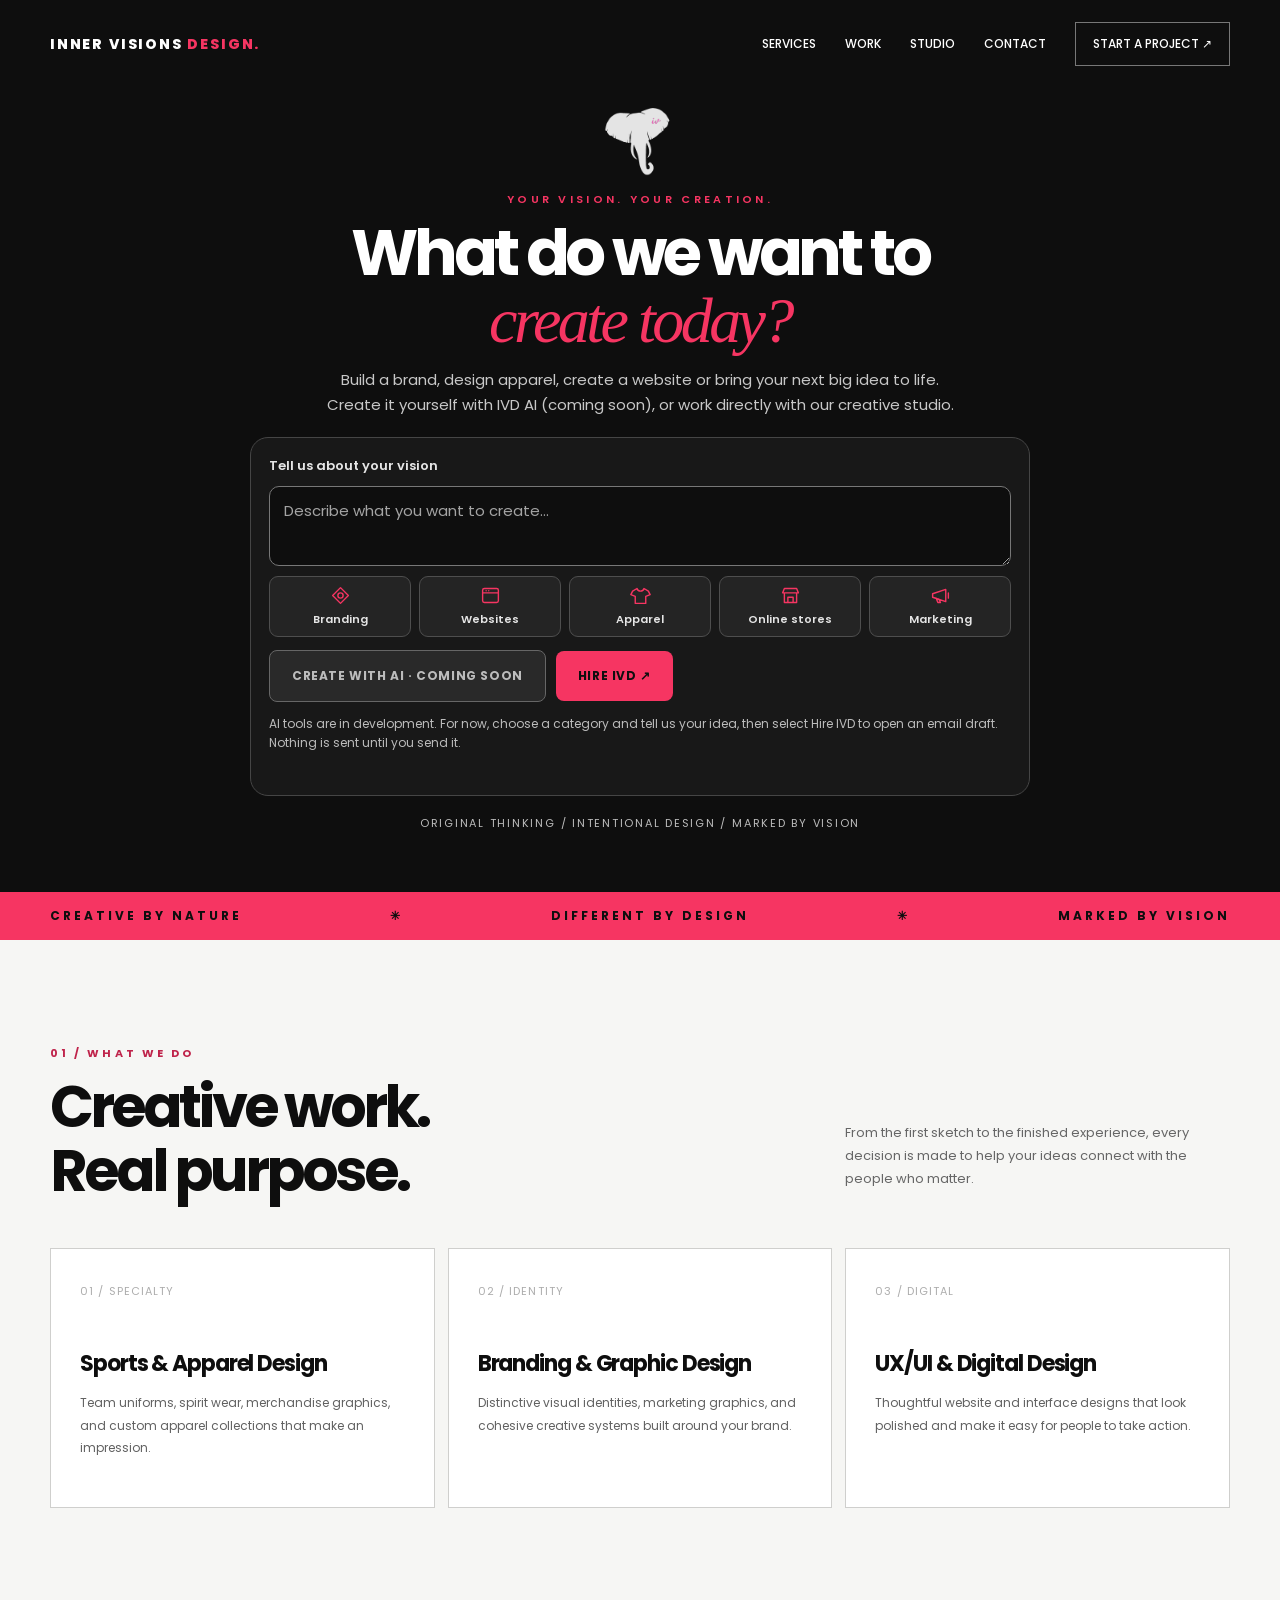
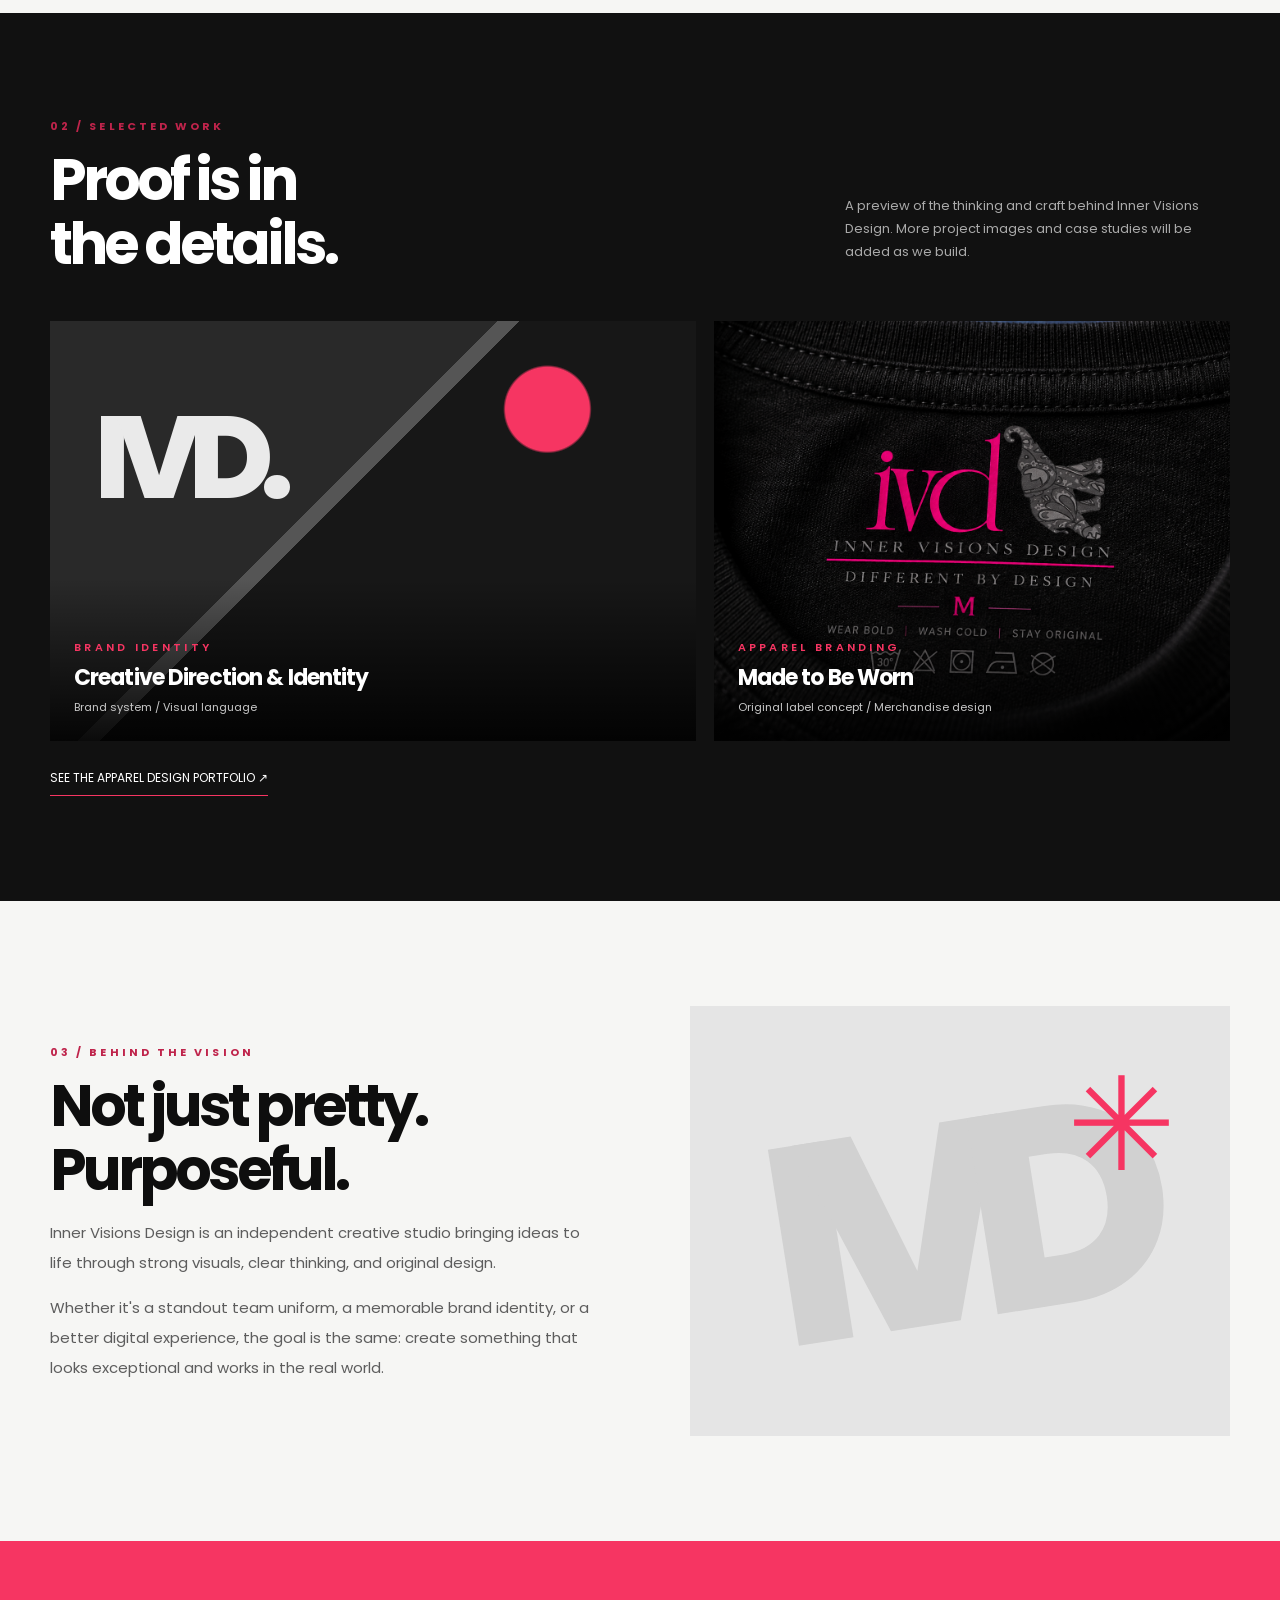
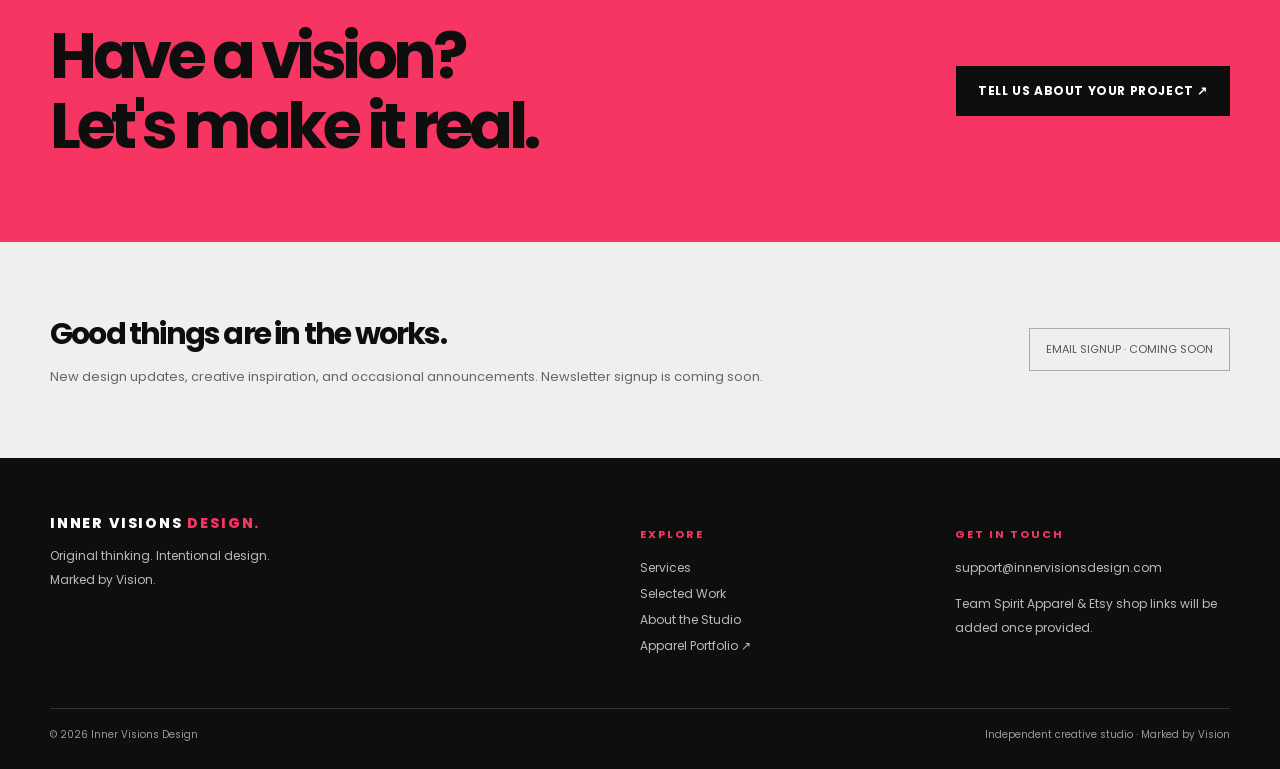
==== commit b8ba4218: "Restore original IVD homepage" ====
--- a/index.html
+++ b/index.html
@@ -1,7 +1,56 @@
-<!doctype html><html lang="en"><head><meta charset="utf-8"><meta name="viewport" content="width=device-width, initial-scale=1"><title>Brand Architect | Inner Visions Design</title><link rel="stylesheet" href="https://fonts.googleapis.com/css2?family=Literata:wght@600&family=Poppins:wght@400;600;700&family=Source+Sans+3:wght@400;600&display=swap"><link rel="stylesheet" href="style.css"><script src="app.js" defer></script></head><body>
-<header class="top"><a class="wordmark" href="https://innervisionsdesign.com" target="_blank" rel="noopener">INNER VISIONS <b>DESIGN.</b></a><div class="top-right"><span class="mode" id="mode">FREE INTERACTIVE PREVIEW</span><button class="link" id="help-toggle" aria-expanded="false" aria-controls="help-panel">Help &amp; tutorials</button></div></header>
-<div class="shell"><aside class="sidebar"><div class="studio"><img src="logo.gif" alt=""/><div><strong>Creative Studio</strong><small>YOUR VISION. YOUR CREATION.</small></div></div><p class="eyebrow">WORKSPACE</p><nav aria-label="Studio tools"><div class="active">✳ &nbsp; Brand Architect</div><div>▣ &nbsp; Website Builder <small>Later</small></div><div>♧ &nbsp; Apparel Studio <small>Later</small></div><div>▤ &nbsp; Store Builder <small>Later</small></div><div>◈ &nbsp; Marketing Studio <small>Later</small></div></nav><p class="eyebrow space">YOUR ACCOUNT</p><div class="credit"><small>Creative Credits</small><strong>Not active yet</strong><p>Subscriptions and credit tracking are planned for launch. Sample editing is free.</p></div></aside>
-<main><section id="help-panel" class="panel" hidden><h2>How to use Brand Architect</h2><p>1. Fill in your brief or use our sample. 2. Explore your visual brand board. 3. Edit the name, tagline, colors or type preview for free. 4. Save your brand kit as PDF.</p><p>This is a free sample preview. Custom AI generation and Ele, our future AI assistant, are coming later. Need assistance? <a href="mailto:support@innervisionsdesign.com?subject=IVD%20Studio%20help">Email the studio ↗</a></p><button class="outline" id="help-close">Close help</button></section><div class="intro"><span class="eyebrow">01 / BRAND ARCHITECT</span><h1>Give your vision<br><em>an identity.</em></h1><p>Build a thoughtful brand from the ground up. Tell us what you’re creating and we’ll shape the strategy, voice and visual direction.</p><span class="tag">AI-assisted · Human expertise available</span></div>
-<div class="work"><section class="panel form-panel"><div class="panel-head"><div><span class="eyebrow">STEP 01</span><h2>Explore your brand.</h2></div><button class="link" id="fill" type="button" hidden>Use sample brief</button></div><p class="subnote">Try our fictional coffee shop example. No information is sent to AI in this preview.</p><form id="brief-form" hidden><label for="name">Business or brand name <span>Optional</span></label><input id="name" maxlength="140" placeholder="e.g. Cedar & Steam"><label for="offer">What does your business do? <b>*</b></label><textarea id="offer" required maxlength="1800" rows="3" placeholder="What do you sell, offer or help people do?"></textarea><label for="audience">Who is it for? <span>Optional</span></label><textarea id="audience" maxlength="1200" rows="2" placeholder="Describe your ideal customers"></textarea><label for="style">Creative direction <span>Optional</span></label><textarea id="style" maxlength="400" rows="3" placeholder="e.g. Modern rustic, bold, minimal"></textarea><label for="details">What matters most? <span>Optional</span></label><textarea id="details" maxlength="1800" rows="3" placeholder="Colors, values, goals, things to avoid…"></textarea><div class="form-footer"><button class="primary" id="generate" type="submit" disabled>✳ &nbsp; Generate brand concept</button><p id="form-note">Custom AI generation is coming soon. Explore and edit our real sample for free.</p><button type="button" class="outline" id="sample">View Cedar &amp; Steam example</button></div></form><button type="button" class="primary" id="public-sample">Explore &amp; customize the example</button></section>
-<section class="panel results-panel" id="results" aria-labelledby="result-title"><div class="panel-head"><div><span class="eyebrow">STEP 02</span><h2 id="result-title">Your brand concept</h2></div><span class="tag" id="source-tag">READY</span></div><div id="status" role="status" aria-live="polite"></div><div id="output"><div class="empty"><span>✳</span><h3>Great brands start with a vision.</h3><p>Explore the real example or create a concept when live testing is enabled.</p></div></div><div id="actions" hidden><button class="primary" id="print" type="button">Save brand kit as PDF</button><button class="outline" id="download" type="button">Export editable data</button><button class="outline" id="edit-brief" type="button">Back to overview</button></div></section></div>
-<footer><span>INNER VISIONS DESIGN · MARKED BY VISION</span><a href="mailto:support@innervisionsdesign.com?subject=IVD%20Studio%20help">Email the studio ↗</a><span>Contact: <a href="tel:+16184179531">(618) 417-9531</a></span></footer></main></div></body></html>
+<!doctype html>
+<html lang="en">
+<head>
+<meta charset="utf-8"><meta name="viewport" content="width=device-width,initial-scale=1">
+<meta name="description" content="Inner Visions Design creates purposeful apparel, visual identities and digital design. Explore our work or start your next project.">
+<title>Inner Visions Design | Marked by Vision</title>
+<link rel="preconnect" href="https://fonts.googleapis.com"><link rel="preconnect" href="https://fonts.gstatic.com" crossorigin>
+<link href="https://fonts.googleapis.com/css2?family=Poppins:wght@400;500;600;700;800&display=swap" rel="stylesheet">
+<style>
+:root{--ink:#0e0e0e;--pink:#f63562;--paper:#f6f6f4;--light:#e5e5e5;--gray:#797979}*{box-sizing:border-box}html{scroll-behavior:smooth}body{margin:0;background:var(--paper);color:var(--ink);font-family:Poppins,Arial,sans-serif}a{color:inherit;text-decoration:none}button,input{font:inherit}button{cursor:pointer}.container{width:min(1180px,calc(100% - 48px));margin:auto}.top{background:var(--ink);color:white}.nav{display:flex;align-items:center;justify-content:space-between;padding:22px 0;gap:22px}.brand{font-weight:800;font-size:14px;letter-spacing:.13em;line-height:1.2}.brand span{color:var(--pink)}.navlinks{display:flex;align-items:center;gap:29px;font-size:12px;font-weight:500}.navlinks a:hover,.footer a:hover{color:var(--pink)}.outline{border:1px solid #777;padding:12px 17px;white-space:nowrap}.outline:hover{border-color:var(--pink)}.hero{display:grid;grid-template-columns:1fr .86fr;align-items:center;min-height:650px;gap:40px;padding:65px 0 100px;position:relative}.eyebrow{letter-spacing:.3em;text-transform:uppercase;font-size:11px;font-weight:600;color:var(--pink)}.hero h1{font-size:clamp(52px,6.7vw,100px);letter-spacing:-.08em;line-height:1.02;font-weight:700;margin:24px 0 23px}.hero h1 em{color:var(--pink);font-family:Georgia,serif;font-weight:400;letter-spacing:-.055em}.hero p{max-width:490px;color:#c8c8c8;font-size:15px;line-height:1.9}.buttons{display:flex;gap:13px;flex-wrap:wrap;margin-top:33px}.btn{padding:16px 22px;font-size:12px;font-weight:700;letter-spacing:.05em;display:inline-flex;align-items:center;justify-content:center;min-height:48px}.btn-primary{background:var(--pink);color:#0e0e0e}.btn-primary:hover{background:#ff6989}.btn-secondary{border:1px solid #777;color:white}.hero-art{position:relative;display:flex;align-items:center;justify-content:center;min-height:420px}.hero-art:after{content:'✳';color:var(--pink);font-size:clamp(80px,14vw,190px);position:absolute;bottom:-66px;right:0;font-weight:100;line-height:1}.hero-art img{width:100%;max-width:510px;mix-blend-mode:screen;filter:contrast(1.05)}.hero-tag{font-size:10px;letter-spacing:.24em;color:#8f8f8f;position:absolute;bottom:25px;left:0}.marquee{background:var(--pink);padding:15px 0;overflow:hidden}.marquee .container{font-size:12px;font-weight:700;letter-spacing:.25em;display:flex;justify-content:space-between;gap:24px;white-space:nowrap}.section{padding:105px 0}.section-head{display:flex;justify-content:space-between;align-items:end;gap:30px;margin-bottom:44px}.label{font-size:11px;font-weight:700;letter-spacing:.28em;color:#bf244b;text-transform:uppercase}.section h2{font-size:clamp(36px,4.5vw,64px);letter-spacing:-.07em;line-height:1.12;margin:13px 0 0}.section-head p{font-size:13px;line-height:1.8;max-width:385px;color:#666}.services{display:grid;grid-template-columns:repeat(3,1fr);gap:13px}.service{border:1px solid #cfcfcd;padding:34px 29px 40px;min-height:260px;background:#fff;display:flex;flex-direction:column}.service .num{font-size:11px;color:#adadad;letter-spacing:.1em}.service h3{font-size:22px;line-height:1.26;letter-spacing:-.05em;margin:50px 0 15px}.service p{font-size:12px;line-height:1.85;color:#616161;margin:0}.work{background:#111;color:#fff}.work .section-head p{color:#aaa}.workgrid{display:grid;grid-template-columns:1.25fr 1fr;gap:18px}.project{display:block;position:relative;background:#252525;min-height:330px;overflow:hidden}.project img{width:100%;height:100%;object-fit:cover;display:block}.project .copy{position:absolute;inset:auto 0 0 0;padding:60px 24px 25px;background:linear-gradient(transparent,rgba(0,0,0,.88))}.project h3{margin:5px 0;font-size:22px;letter-spacing:-.04em}.project p{margin:0;font-size:11px;color:#c9c9c9}.project--abstract{background:radial-gradient(circle at 77% 21%,#f63562 0 7%,transparent 7.4%),linear-gradient(135deg,#292929 0 42%,#555 42% 44%,#171717 44%);min-height:330px}.project--abstract .big-mark{font-size:clamp(60px,9vw,150px);font-weight:800;letter-spacing:-.12em;position:absolute;top:12%;left:7%;color:#eaeaea}.project--label{background:#0e0e0e;min-height:420px}.project--label img{object-fit:cover;object-position:center}.worklink{display:inline-block;margin-top:28px;border-bottom:1px solid var(--pink);padding-bottom:8px;font-size:12px}.about{display:grid;grid-template-columns:1fr 1fr;gap:100px;align-items:center}.about p{font-size:15px;color:#5d5d5d;line-height:2}.about-visual{background:#e5e5e5;min-height:430px;position:relative;overflow:hidden;display:grid;place-items:center}.about-visual:before{content:'IVD';font-weight:800;font-size:clamp(140px,22vw,310px);letter-spacing:-.17em;color:#d1d1d1;transform:rotate(-9deg) translateX(-4%)}.about-visual:after{content:'✳';position:absolute;color:var(--pink);font-size:130px;top:5%;right:10%}.cta{background:var(--pink);padding:80px 0}.cta-inner{display:flex;align-items:center;justify-content:space-between;gap:30px}.cta h2{font-size:clamp(39px,5vw,73px);letter-spacing:-.07em;line-height:1.1;max-width:750px;margin:0}.cta .btn{background:var(--ink);color:#fff;white-space:nowrap}.newsletter{padding:70px 0;background:#efefed}.newsletter .container{display:flex;align-items:center;justify-content:space-between;gap:30px}.newsletter h2{margin:0 0 8px;font-size:30px;letter-spacing:-.06em}.newsletter p{font-size:13px;color:#666;margin:0;line-height:1.8}.smallnote{border:1px solid #aaa;font-size:11px;padding:12px 16px;color:#555}.footer{background:#0e0e0e;color:#fff;padding:57px 0 26px}.footer-grid{display:grid;grid-template-columns:2fr 1fr 1fr;gap:40px}.footer p,.footer a{font-size:12px;color:#bbb;line-height:2}.footer h3{font-size:11px;text-transform:uppercase;letter-spacing:.18em;color:var(--pink)}.footer-bottom{border-top:1px solid #333;margin-top:50px;padding-top:18px;font-size:10px;color:#999;display:flex;justify-content:space-between;gap:12px}.mobile-toggle{display:none;background:none;border:0;color:white;font-size:27px}@media(max-width:800px){.navlinks{display:none;position:absolute;z-index:5;top:67px;left:0;right:0;background:#222;padding:22px 24px;flex-direction:column;align-items:flex-start}.navlinks.open{display:flex}.mobile-toggle{display:block}.nav{position:relative}.hero{grid-template-columns:1fr;padding:50px 0 75px;gap:10px;min-height:unset}.hero-art{min-height:280px}.hero-art img{max-width:410px}.hero-art:after{font-size:100px;bottom:-30px}.hero-tag{display:none}.services{grid-template-columns:1fr}.service{min-height:unset}.service h3{margin-top:25px}.section-head{display:block}.section{padding:70px 0}.workgrid,.about{grid-template-columns:1fr;gap:18px}.about-visual{min-height:280px}.cta-inner,.newsletter .container{display:block}.cta .btn{margin-top:30px}.footer-grid{grid-template-columns:1fr 1fr}.footer-grid>div:first-child{grid-column:1/-1}.marquee .container{font-size:10px;letter-spacing:.1em}}@media(max-width:440px){.container{width:calc(100% - 34px)}.footer-grid{grid-template-columns:1fr}.hero h1{font-size:54px}.project{min-height:260px}.project--label{min-height:300px}}
+
+/* IVD Creative Studio homepage */
+.studio-hero{display:flex;flex-direction:column;text-align:center;gap:0;min-height:0;padding:44px 0 76px;max-width:900px;margin:auto}.studio-logo{width:110px;height:110px;object-fit:contain;margin:0 auto 12px;display:block}.studio-hero h1{font-size:clamp(39px,6vw,76px);line-height:1.08;letter-spacing:-.065em;margin:18px 0}.studio-hero h1 em{display:inline-block}.studio-hero p{max-width:650px;margin:0 auto 28px}.studio-panel{width:100%;max-width:780px;text-align:left;background:#181818;border:1px solid #454545;padding:22px;border-radius:18px}.studio-panel label{display:block;font-size:13px;color:#e5e5e5;font-weight:600;margin-bottom:10px}.studio-panel textarea{display:block;width:100%;min-height:116px;resize:vertical;background:#0e0e0e;color:#fff;border:1px solid #777;border-radius:10px;padding:16px;font:inherit;font-size:15px}.studio-panel textarea:focus,.studio-category:focus-visible,.studio-panel a:focus-visible{outline:2px solid #f63562;outline-offset:3px}.studio-panel textarea::placeholder{color:#a4a4a4}.studio-categories{display:grid;grid-template-columns:repeat(5,minmax(0,1fr));gap:8px;margin:14px 0 20px}.studio-category{background:#242424;border:1px solid #4e4e4e;color:#e5e5e5;border-radius:9px;padding:12px 5px;font-size:11px;font-weight:600;min-height:60px}.studio-category[aria-pressed=true]{border-color:#f63562;background:#351a23;color:#fff}.studio-category svg{width:21px;height:21px;display:block;margin:0 auto 5px;stroke:#f63562;fill:none;stroke-width:1.6;stroke-linecap:round;stroke-linejoin:round}.studio-actions{display:flex;gap:10px;flex-wrap:wrap;align-items:center}.studio-actions .btn{border-radius:8px;min-height:48px}.studio-actions button:disabled{cursor:default;background:#292929;color:#bcbcbc;border:1px solid #666}.studio-hero .studio-note{font-size:12px;line-height:1.65;color:#bcbcbc;margin:12px 0 0;max-width:none}.studio-hero .studio-foot{font-size:11px;letter-spacing:.16em;color:#bcbcbc;margin:26px 0 0}.studio-hero .eyebrow{margin-top:4px}.studio-panel a:hover{border-color:#f63562}.studio-hero .studio-status{margin:9px 0 0;font-size:12px;color:#e5e5e5;min-height:1.2em}@media(max-width:620px){.studio-hero{padding:30px 0 48px}.studio-logo{width:86px;height:86px}.studio-hero h1{font-size:clamp(36px,9vw,54px)}.studio-panel{padding:14px}.studio-categories{grid-template-columns:repeat(2,minmax(0,1fr))}.studio-actions{flex-direction:column;align-items:stretch}.studio-panel textarea{font-size:16px}.studio-hero .studio-foot{font-size:10px}}
+
+/* Homepage polish: bring the creative controls into view. */
+.studio-hero{padding:16px 0 60px}
+.studio-logo{width:76px;height:76px;margin:0 auto 7px}
+.studio-hero h1{font-size:clamp(38px,5.2vw,64px);margin:12px 0 14px;line-height:1.04}
+.studio-hero p{margin:0 auto 19px;line-height:1.65}
+.studio-panel{padding:18px}
+.studio-panel textarea{min-height:80px;padding:12px 14px}
+.studio-categories{margin:10px 0 13px}
+.studio-category{min-height:54px;padding:8px 5px}
+.studio-hero .studio-foot{margin-top:18px}
+@media(max-width:620px){.studio-hero{padding:16px 0 44px}.studio-logo{width:66px;height:66px}.studio-hero h1{font-size:clamp(34px,8.5vw,50px)}.studio-panel{padding:14px}.studio-panel textarea{min-height:90px}.studio-categories{margin:12px 0 15px}}
+</style>
+</head>
+<body>
+<div class="top" id="home"><div class="container"><header class="nav"><a class="brand" href="#home" aria-label="Inner Visions Design home">INNER VISIONS <span>DESIGN.</span></a><button class="mobile-toggle" aria-label="Toggle navigation" aria-expanded="false" onclick="const l=document.getElementById('navlinks');const isOpen=l.classList.toggle('open');this.setAttribute('aria-expanded',isOpen)">☰</button><nav class="navlinks" id="navlinks"><a href="#services">SERVICES</a><a href="#work">WORK</a><a href="#studio">STUDIO</a><a href="#contact">CONTACT</a><a class="outline" href="mailto:support@innervisionsdesign.com?subject=Project%20Inquiry">START A PROJECT ↗</a></nav></header>
+<main><section class="hero studio-hero" aria-labelledby="studio-title">
+<img class="studio-logo" data-image="studio_logo" src="[data-uri]" alt="Inner Visions Design elephant logo">
+<div class="eyebrow" data-field="studio_eyebrow">Your vision. Your creation.</div>
+<h1 id="studio-title"><span data-field="studio_heading">What do we want to</span><br><em data-field="studio_accent">create today?</em></h1>
+<p data-field="studio_description">Build a brand, design apparel, create a website or bring your next big idea to life. Create it yourself with IVD AI (coming soon), or work directly with our creative studio.</p>
+<div class="studio-panel">
+<label for="studio-idea" data-field="studio_prompt_label">Tell us about your vision</label>
+<textarea id="studio-idea" maxlength="1500" placeholder="Describe what you want to create…" aria-describedby="studio-note"></textarea>
+<div class="studio-categories" role="group" aria-label="Choose a creative category"><button class="studio-category" type="button" data-category="Branding" aria-pressed="false"><svg viewBox="0 0 24 24" aria-hidden="true"><path d="M12 3 21 12 12 21 3 12Z"/><circle cx="12" cy="12" r="3"/></svg><span data-field="studio_category1">Branding</span></button><button class="studio-category" type="button" data-category="Websites" aria-pressed="false"><svg viewBox="0 0 24 24" aria-hidden="true"><rect x="3" y="4" width="18" height="16" rx="2"/><path d="M3 9h18M7 6.5h.01M10 6.5h.01"/></svg><span data-field="studio_category2">Websites</span></button><button class="studio-category" type="button" data-category="Apparel" aria-pressed="false"><svg viewBox="0 0 24 24" aria-hidden="true"><path d="m8 4-5 3-2 4 5 2v8h12v-8l5-2-2-4-5-3c-1 4-7 4-8 0Z"/></svg><span data-field="studio_category3">Apparel</span></button><button class="studio-category" type="button" data-category="Online stores" aria-pressed="false"><svg viewBox="0 0 24 24" aria-hidden="true"><path d="M3 9h18l-2-5H5ZM5 9v11h14V9M9 20v-6h6v6"/></svg><span data-field="studio_category4">Online stores</span></button><button class="studio-category" type="button" data-category="Marketing" aria-pressed="false"><svg viewBox="0 0 24 24" aria-hidden="true"><path d="m3 10 15-5v14L3 14ZM3 10v4M7 15l2 5h3l-2-4M21 9v6"/></svg><span data-field="studio_category5">Marketing</span></button></div>
+<div class="studio-actions"><button class="btn" type="button" disabled data-field="studio_ai_button">CREATE WITH AI · COMING SOON</button><a class="btn btn-primary" id="studio-hire" href="mailto:support@innervisionsdesign.com?subject=New%20Project%20Inquiry" data-field="studio_hire_button">HIRE IVD ↗</a></div>
+<p class="studio-note" id="studio-note" data-field="studio_note">AI tools are in development. For now, choose a category and tell us your idea, then select Hire IVD to open an email draft. Nothing is sent until you send it.</p>
+<p class="studio-status" id="studio-status" aria-live="polite"></p>
+</div><p class="studio-foot" data-field="studio_tagline">ORIGINAL THINKING / INTENTIONAL DESIGN / MARKED BY VISION</p>
+</section></main></div></div>
+<div class="marquee"><div class="container"><span>CREATIVE BY NATURE</span><span>✳</span><span>DIFFERENT BY DESIGN</span><span>✳</span><span>MARKED BY VISION</span></div></div>
+<section class="section" id="services"><div class="container"><div class="section-head"><div><div class="label">01 / What we do</div><h2><span data-field="services_heading1">Creative work.</span><br><span data-field="services_heading2">Real purpose.</span></h2></div><p>From the first sketch to the finished experience, every decision is made to help your ideas connect with the people who matter.</p></div><div class="services"><article class="service"><div class="num">01 / SPECIALTY</div><h3 data-field="service1_title">Sports &amp; Apparel Design</h3><p data-field="service1_description">Team uniforms, spirit wear, merchandise graphics, and custom apparel collections that make an impression.</p></article><article class="service"><div class="num">02 / IDENTITY</div><h3 data-field="service2_title">Branding &amp; Graphic Design</h3><p data-field="service2_description">Distinctive visual identities, marketing graphics, and cohesive creative systems built around your brand.</p></article><article class="service"><div class="num">03 / DIGITAL</div><h3 data-field="service3_title">UX/UI &amp; Digital Design</h3><p data-field="service3_description">Thoughtful website and interface designs that look polished and make it easy for people to take action.</p></article></div></div></section>
+<section class="section work" id="work"><div class="container"><div class="section-head"><div><div class="label">02 / Selected work</div><h2><span data-field="work_heading1">Proof is in</span><br><span data-field="work_heading2">the details.</span></h2></div><p>A preview of the thinking and craft behind Inner Visions Design. More project images and case studies will be added as we build.</p></div><div class="workgrid"><div class="project project--abstract"><div class="big-mark">IVD.</div><div class="copy"><div class="eyebrow">Brand identity</div><h3 data-field="project1_title">Creative Direction &amp; Identity</h3><p>Brand system / Visual language</p></div></div><div class="project project--label"><img data-image="project2_image" src="assets/ivd-apparel-label.png" alt="Inner Visions Design apparel label concept"><div class="copy"><div class="eyebrow">Apparel branding</div><h3 data-field="project2_title">Made to Be Worn</h3><p>Original label concept / Merchandise design</p></div></div></div><a class="worklink" data-link="portfolio_url" href="https://jillszczeblewski.com" target="_blank" rel="noopener noreferrer">SEE THE APPAREL DESIGN PORTFOLIO ↗</a></div></section>
+<section class="section" id="studio"><div class="container about"><div><div class="label">03 / Behind the vision</div><h2><span data-field="about_heading1">Not just pretty.</span><br><span data-field="about_heading2">Purposeful.</span></h2><p data-field="about_paragraph1">Inner Visions Design is an independent creative studio bringing ideas to life through strong visuals, clear thinking, and original design.</p><p data-field="about_paragraph2">Whether it's a standout team uniform, a memorable brand identity, or a better digital experience, the goal is the same: create something that looks exceptional and works in the real world.</p></div><div class="about-visual" role="img" aria-label="Large abstract IVD lettering and pink starburst"></div></div></section>
+<section class="cta" id="contact"><div class="container cta-inner"><h2><span data-field="cta_heading1">Have a vision?</span><br><span data-field="cta_heading2">Let's make it real.</span></h2><a class="btn" href="mailto:support@innervisionsdesign.com?subject=New%20Project%20Inquiry&body=Hello%20Inner%20Visions%20Design%2C%0A%0AI'm%20interested%20in%3A%0AProject%20details%3A%0ATimeline%3A%0A">TELL US ABOUT YOUR PROJECT ↗</a></div></section>
+<section class="newsletter"><div class="container"><div><h2>Good things are in the works.</h2><p>New design updates, creative inspiration, and occasional announcements. Newsletter signup is coming soon.</p></div><span class="smallnote">EMAIL SIGNUP · COMING SOON</span></div></section>
+<footer class="footer"><div class="container"><div class="footer-grid"><div><div class="brand">INNER VISIONS <span>DESIGN.</span></div><p>Original thinking. Intentional design.<br>Marked by Vision.</p></div><div><h3>Explore</h3><a href="#services">Services</a><br><a href="#work">Selected Work</a><br><a href="#studio">About the Studio</a><br><a data-link="portfolio_url" href="https://jillszczeblewski.com" target="_blank" rel="noopener noreferrer">Apparel Portfolio ↗</a></div><div><h3>Get in touch</h3><a href="mailto:support@innervisionsdesign.com">support@innervisionsdesign.com</a><p>Team Spirit Apparel & Etsy shop links will be added once provided.</p></div></div><div class="footer-bottom"><span>© <span id="year"></span> Inner Visions Design</span><span>Independent creative studio · Marked by Vision</span></div></div></footer>
+<script src="assets/editable-content.js" defer></script>
+<script>document.getElementById('year').textContent=new Date().getFullYear();document.querySelectorAll('#navlinks a').forEach(a=>a.addEventListener('click',()=>{document.getElementById('navlinks').classList.remove('open');document.querySelector('.mobile-toggle').setAttribute('aria-expanded','false')}))</script>
+<script>
+(()=>{const idea=document.getElementById('studio-idea'),hire=document.getElementById('studio-hire'),status=document.getElementById('studio-status'),buttons=[...document.querySelectorAll('.studio-category')];let category='';function update(){const body=['Hello Inner Visions Design,','','Creative category: '+(category||'Not selected'),'','Project idea:',idea.value.trim()||''].join('\n');hire.href='mailto:support@innervisionsdesign.com?subject='+encodeURIComponent('New IVD Project Inquiry')+'&body='+encodeURIComponent(body);}buttons.forEach(button=>button.addEventListener('click',()=>{category=category===button.dataset.category?'':button.dataset.category;buttons.forEach(b=>b.setAttribute('aria-pressed',String(b.dataset.category===category)));status.textContent=category?'Selected: '+category:'No category selected.';update();}));idea.addEventListener('input',update);hire.addEventListener('click',update);update();})();
+</script>
+</body></html>
